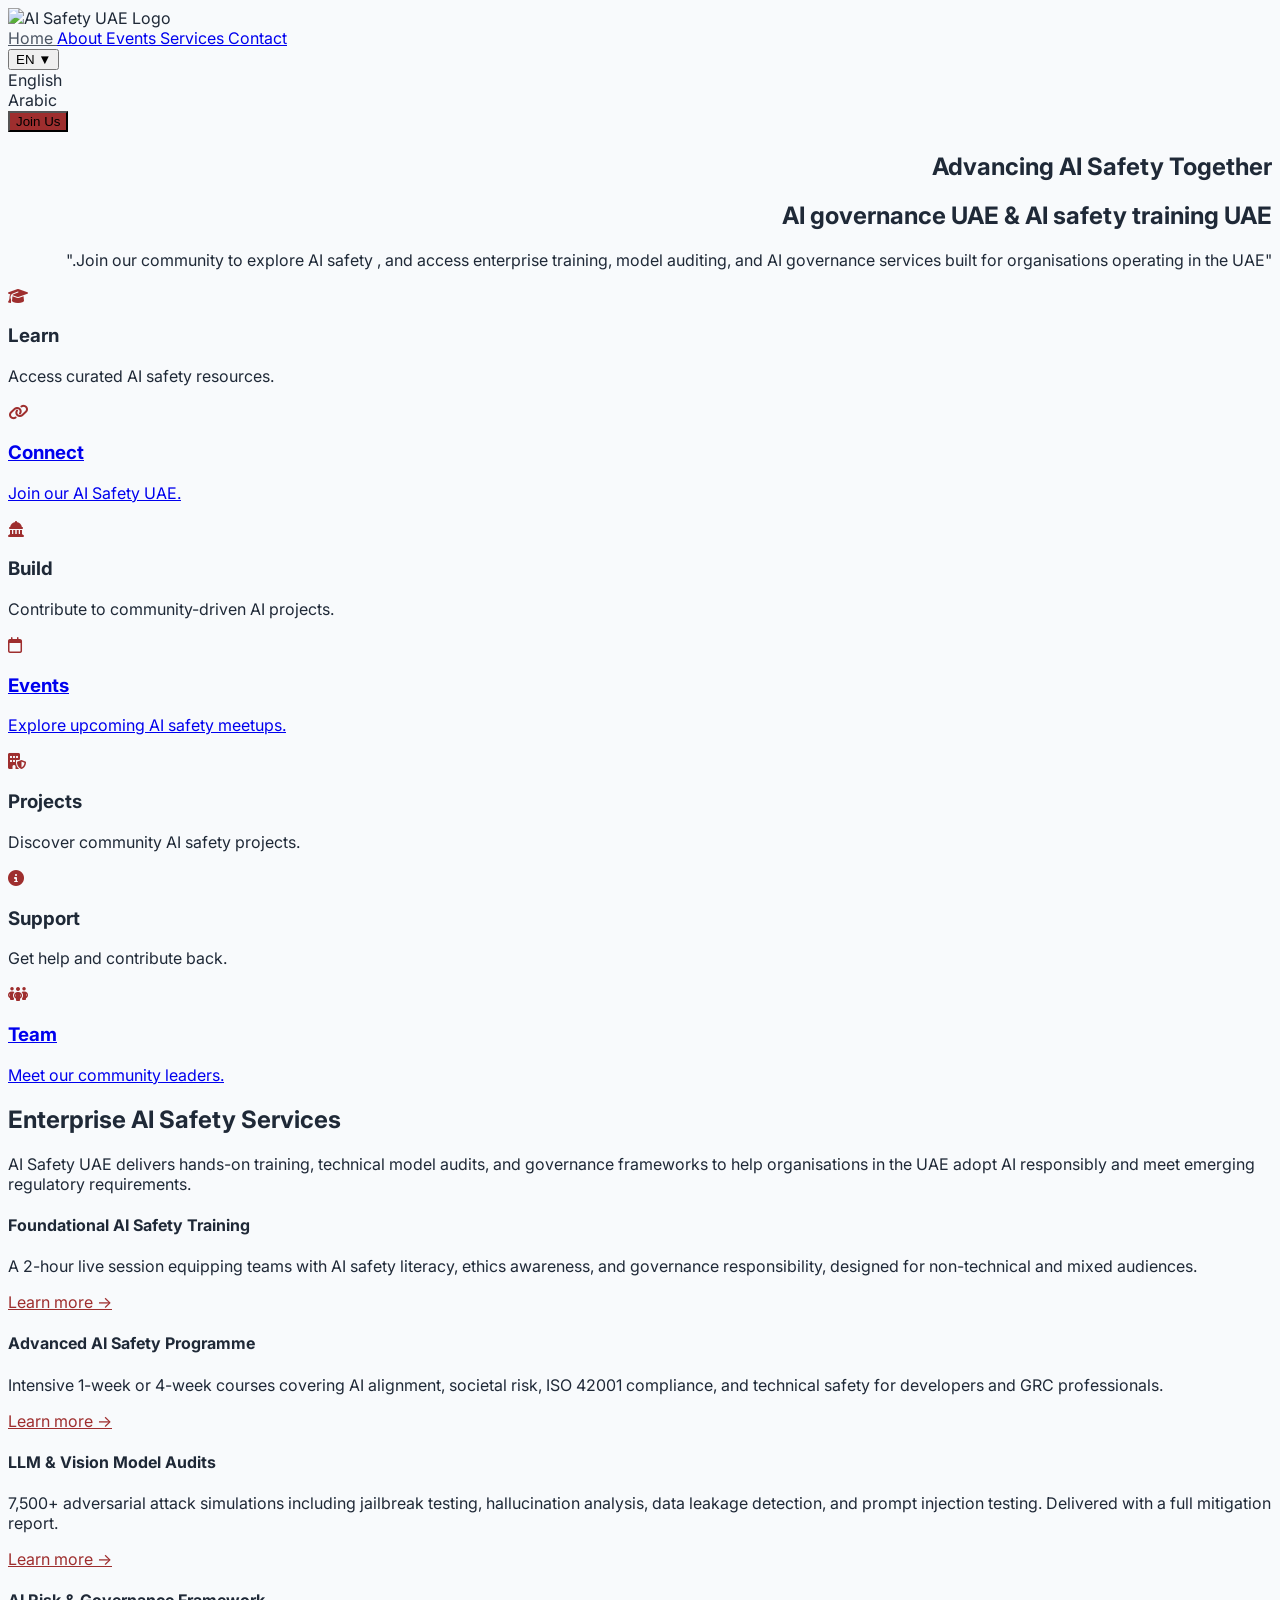
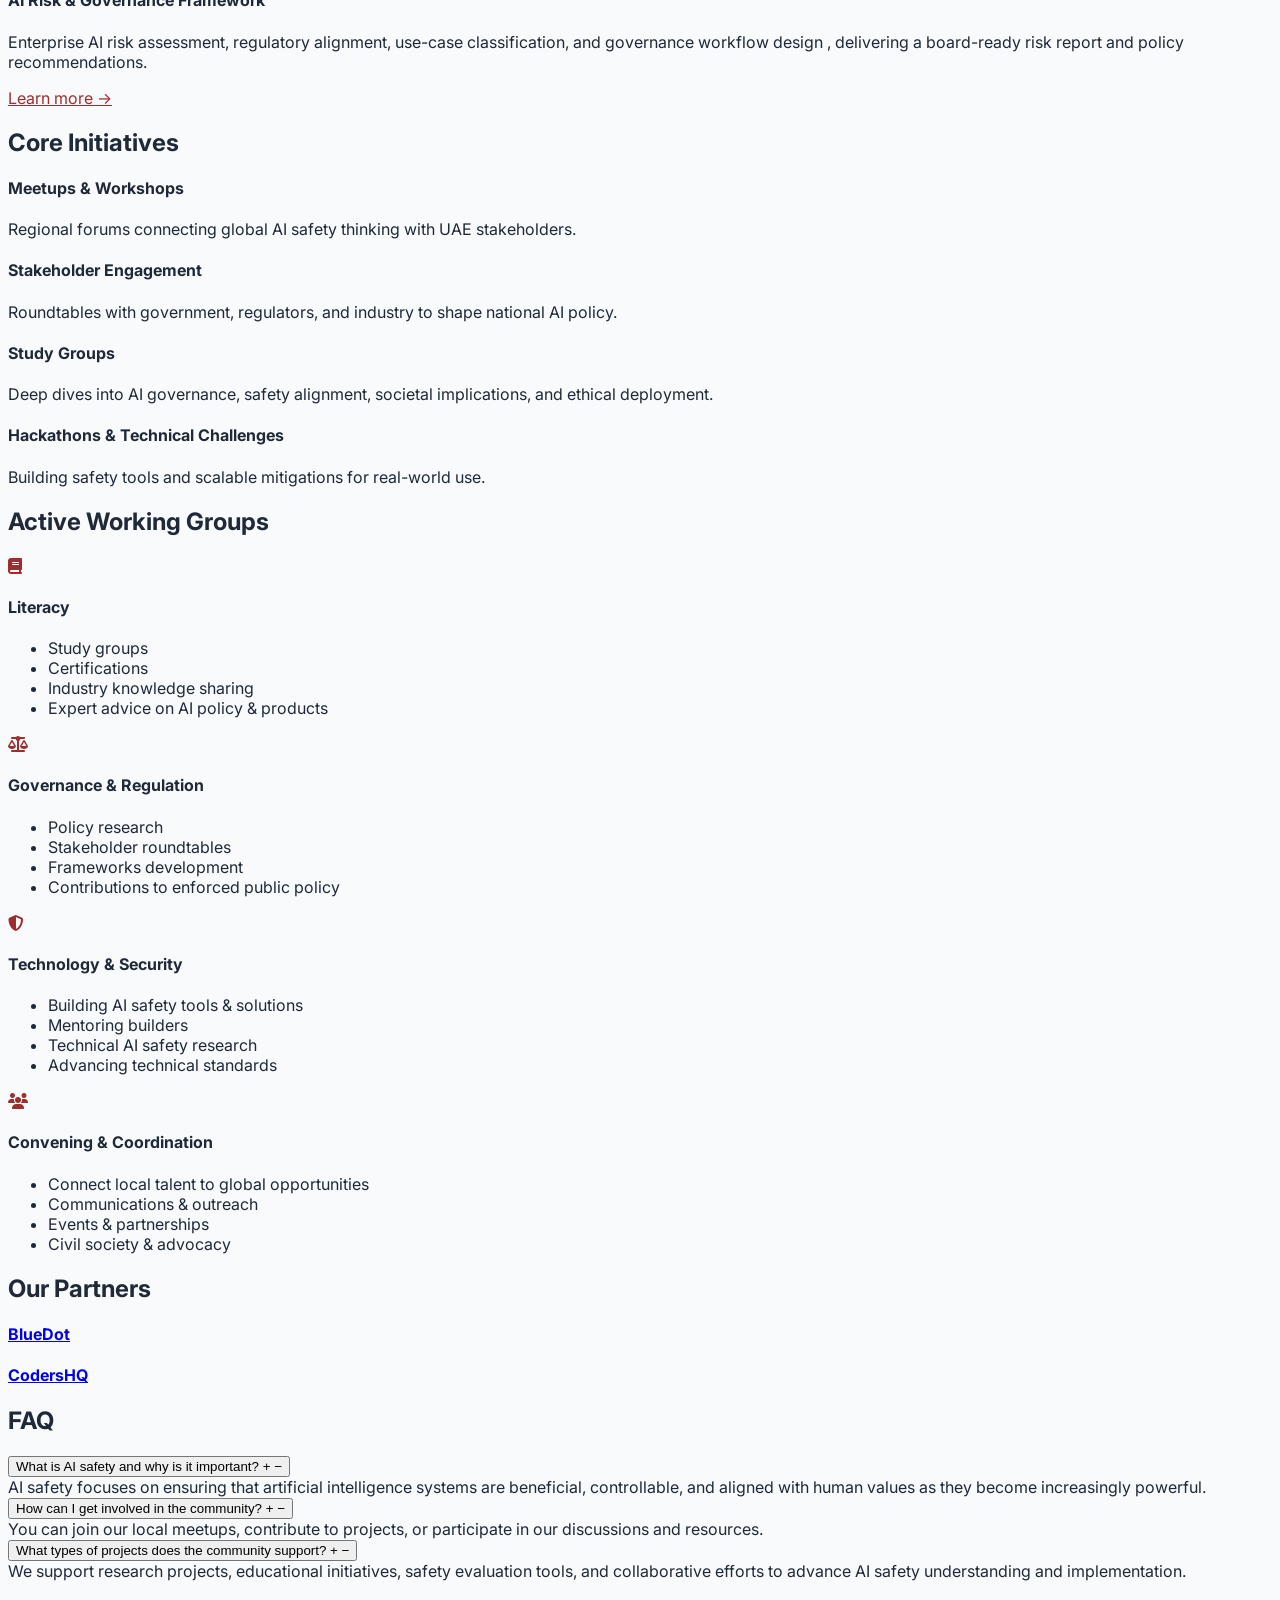
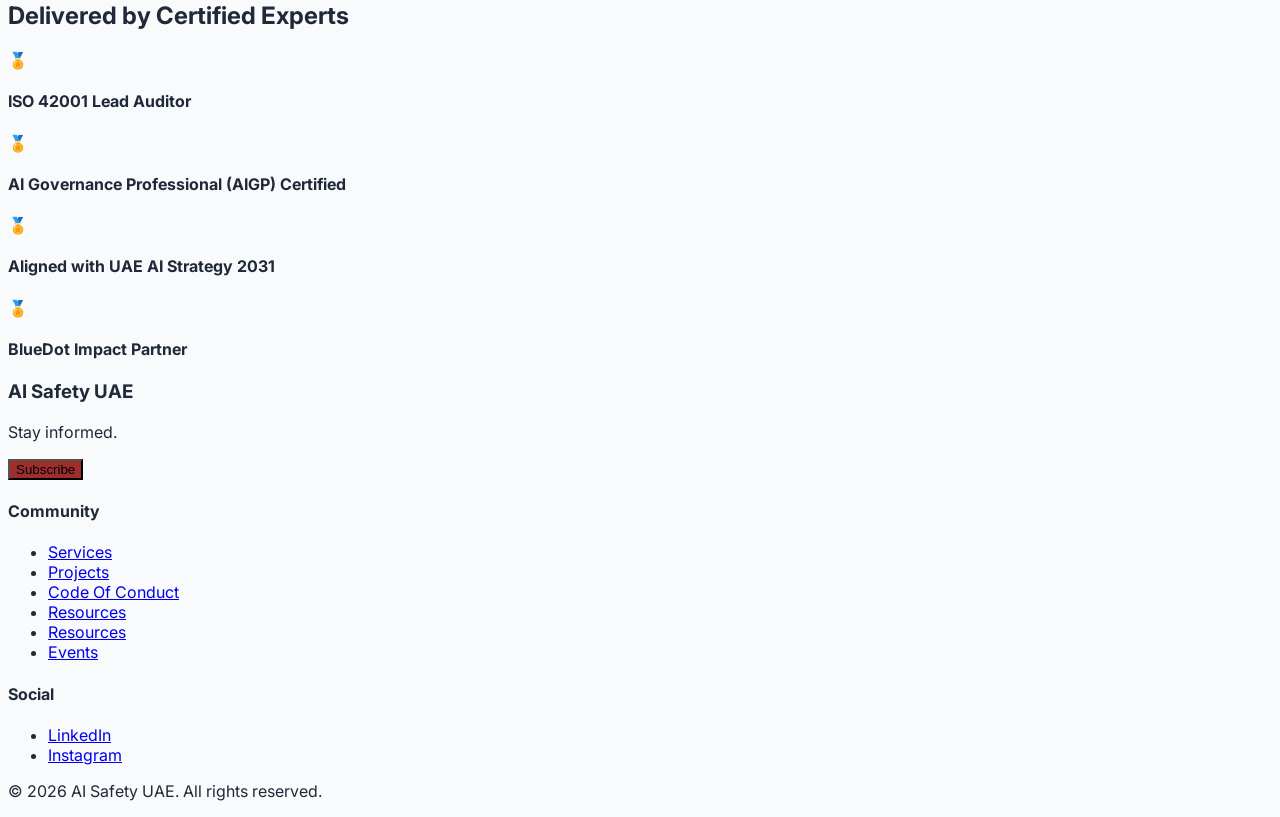
==== index.html @ 44852482 "Added services page Updated Nav Links Updated meta and title Added language translation Updated emai" ====
<!DOCTYPE html>
<html lang="en">
  <head>
    <meta charset="UTF-8" />
    <meta name="viewport" content="width=device-width, initial-scale=1.0" />
    <meta name="google" content="notranslate" />
    <title>AI Safety Services UAE | Training, Audits & Governance</title>
    <meta
      name="description"
      content="Enterprise AI safety services in the UAE: 
    foundational training, LLM model audits, ISO 42001 governance frameworks, 
    and AI risk assessment. Delivered by certified experts."
    />
    <link rel="icon" type="image/png" href="images/favicon.png" />
    <script src="https://cdn.tailwindcss.com"></script>
    <link
      href="https://fonts.googleapis.com/css2?family=Inter:wght@400;600;700&display=swap"
      rel="stylesheet"
    />
    <link
      href="https://fonts.googleapis.com/css2?family=Noto+Kufi+Arabic:wght@400;600;700&display=swap"
      rel="stylesheet"
    />
    <!-- ✅ Add Font Awesome here -->
    <link
      href="https://cdnjs.cloudflare.com/ajax/libs/font-awesome/6.5.0/css/all.min.css"
      rel="stylesheet"
    />

    <!-- Add Alpine.js for toggle -->
    <script
      src="https://cdn.jsdelivr.net/npm/alpinejs@3.x.x/dist/cdn.min.js"
      defer
    ></script>
    <style>
      body {
        font-family: 'Inter', sans-serif;
        background-color: #f8fafc;
        color: #1f2937;
      }
      /* Arabic font */
      html[lang='ar'] body {
        font-family: 'Noto Kufi Arabic', sans-serif;
        direction: rtl;
      }
    </style>
    <style>
      @keyframes fadeInUp {
        from {
          opacity: 0;
          transform: translateY(30px);
        }
        to {
          opacity: 1;
          transform: translateY(0);
        }
      }

      .fade-in-up {
        opacity: 0;
        transform: translateY(30px);
        animation: fadeInUp 0.8s ease-out forwards;
      }
    </style>
    <style>
      .goog-te-banner-frame.skiptranslate {
        display: none !important;
      }

      body {
        top: 0 !important;
      }

      .goog-te-gadget {
        display: none !important;
      }

      .goog-logo-link {
        display: none !important;
      }

      .goog-te-combo {
        display: none !important;
      }

      iframe.skiptranslate {
        display: none !important;
      }
    </style>
    <style>
      /* Hide google translate banner */
      .goog-te-banner-frame.skiptranslate {
        display: none !important;
      }

      /* Remove page shift */
      body {
        top: 0 !important;
      }

      /* Hide google widgets */
      .goog-te-gadget {
        display: none !important;
      }

      .goog-logo-link {
        display: none !important;
      }

      /* Hide mobile popup */
      .goog-te-balloon-frame {
        display: none !important;
      }

      .skiptranslate {
        display: none !important;
      }
    </style>
  </head>
  <body class="bg-gray-50 text-gray-800">
    <header
      class="sticky top-0 z-50 bg-white/50 backdrop-blur-md p-4 flex justify-between items-center border-b border-gray-200"
    >
      <div class="text-gray-900 text-2xl font-bold">
        <img
          src="./images/AISafetyUAELogo.png"
          alt="AI Safety UAE Logo"
          class="w-auto h-10"
        />
      </div>

      <div class="flex items-center space-x-6">
        <nav class="hidden md:flex items-center space-x-6">
          <a
            href="index.html"
            class="text-lg font-medium transition-colors duration-300 ease-in-out font-semibold"
            style="color: #4b5563;"
          >
            Home
          </a>
          <a
            href="about.html"
            class="text-lg font-medium transition-colors duration-300 ease-in-out text-gray-600 hover:text-gray-900"
          >
            About
          </a>
          <a
            href="events.html"
            class="text-lg font-medium transition-colors duration-300 ease-in-out text-gray-600 hover:text-gray-900"
          >
            Events
          </a>
          <a
            href="services.html"
            class="text-lg font-medium transition-colors duration-300 ease-in-out"
          >
            Services
          </a>
          <a
            href="contact.html"
            class="text-lg font-medium transition-colors duration-300 ease-in-out text-gray-600 hover:text-gray-900"
          >
            Contact
          </a>
        </nav>

        <div class="relative">
          <button
            id="langButton"
            class="flex items-center gap-1 text-sm font-semibold px-3 py-2 rounded-full hover:bg-gray-100 transition focus:outline-none"
          >
            <span id="currentLang">EN</span>
            <span>▼</span>
          </button>

          <div
            id="langMenu"
            class="hidden absolute right-0 mt-2 w-28 bg-white shadow-lg rounded-lg overflow-hidden text-sm"
          >
            <div
              onclick="setLanguage('en','EN')"
              class="px-4 py-2 hover:bg-gray-100 cursor-pointer"
            >
              English
            </div>
            <div
              onclick="setLanguage('ar','AR')"
              class="px-4 py-2 hover:bg-gray-100 cursor-pointer"
            >
              Arabic
            </div>
            <!-- <div
              onclick="setLanguage('hi','HI')"
              class="px-4 py-2 hover:bg-gray-100 cursor-pointer"
            >
              Hindi
            </div>
            <div
              onclick="setLanguage('fr','FR')"
              class="px-4 py-2 hover:bg-gray-100 cursor-pointer"
            >
              French
            </div> -->
          </div>
        </div>

        <div id="google_translate_element" style="display: none;"></div>

        <a
          href="https://docs.google.com/forms/d/e/1FAIpQLSeyk7iTZeUXYixHCrkbJ5c6oybmYs-XseIlJTNyCzt77PXCXA/viewform"
          target="_blank"
        >
          <button
            class="hover:bg-blue-700 text-white font-semibold py-2 px-6 rounded-full transition-colors duration-300"
            style="background-color: #9e2e2e;"
          >
            Join Us
          </button>
        </a>
      </div>
    </header>

    <main>
      <!-- Hero Section -->
      <section
        class="relative min-h-[70vh] flex items-end justify-center text-center p-8 text-white bg-[url('images/cybersecurity-bg.jpg')] bg-cover bg-center"
        dir="rtl"
      >
        <!-- Overlay -->
        <div class="absolute inset-0 bg-black/60"></div>

        <!-- Content -->
        <div
          class="relative z-10 flex flex-col items-center max-w-4xl pb-16 pt-24 w-full"
        >
          <h1
            class="text-4xl sm:text-6xl md:text-6xl font-bold tracking-tight mb-6 text-white leading-[1.5] sm:leading-[1.6] px-4"
          >
            Advancing AI Safety Together
          </h1>
          <h2
            class="text-3xl sm:text-4xl md:text-4xl font-semibold tracking-tight mb-6 text-white leading-[1.5] px-4"
          >
            AI governance UAE & AI safety training UAE
          </h2>
          <p
            class="text-lg sm:text-xl text-gray-200 mb-8 max-w-3xl leading-relaxed px-4"
          >
            "Join our community to explore AI safety , and access enterprise
            training, model auditing, and AI governance services built for
            organisations operating in the UAE."
          </p>
        </div>
      </section>

      <!-- Features Section -->
      <section class="text-gray-900 py-16 animate-on-scroll">
        <div
          class="max-w-6xl mx-auto grid grid-cols-1 sm:grid-cols-2 md:grid-cols-3 lg:grid-cols-4"
        >
          <!-- Feature Item -->
          <div
            class="p-8 hover:bg-gradient-to-b hover:from-white hover:to-[#E5E7EB] rounded-lg transition-all duration-500"
          >
            <div class="mb-4 text-3xl">
              <i class="fa-solid fa-graduation-cap" style="color: #9e2e2e;"></i>
            </div>
            <h3 class="text-lg font-semibold mb-2">Learn</h3>
            <p class="text-gray-600">Access curated AI safety resources.</p>
          </div>

          <!-- Feature Item -->
          <a
            href="https://docs.google.com/forms/d/e/1FAIpQLSeyk7iTZeUXYixHCrkbJ5c6oybmYs-XseIlJTNyCzt77PXCXA/viewform"
            target="_blank"
          >
            <div
              class="p-8 hover:bg-gradient-to-b hover:from-white hover:to-[#E5E7EB] rounded-lg transition-all duration-500"
            >
              <div class="mb-4 text-3xl">
                <i class="fa-solid fa-link" style="color: #9e2e2e;"></i>
              </div>
              <h3 class="text-lg font-semibold mb-2">Connect</h3>
              <p class="text-gray-600">Join our AI Safety UAE.</p>
            </div>
          </a>

          <!-- Feature Item (Highlighted) -->
          <div
            class="p-8 hover:bg-gradient-to-b hover:from-white hover:to-[#E5E7EB] rounded-lg transition-all duration-500"
          >
            <div class="mb-4 text-3xl">
              <i class="fa-solid fa-landmark-dome" style="color: #9e2e2e;"></i>
            </div>
            <h3 class="text-lg font-semibold mb-2">Build</h3>
            <p class="text-gray-600">
              Contribute to community-driven AI projects.
            </p>
          </div>

          <!-- Feature Item -->
          <a href="https://luma.com/ai-safety-uae" target="_blank">
            <div
              class="p-8 hover:bg-gradient-to-b hover:from-white hover:to-[#E5E7EB] rounded-lg transition-all duration-500"
            >
              <div class="mb-4 text-3xl">
                <i class="fa-regular fa-calendar" style="color: #9e2e2e;"></i>
              </div>
              <h3 class="text-lg font-semibold mb-2">Events</h3>
              <p class="text-gray-600">Explore upcoming AI safety meetups.</p>
            </div>
          </a>

          <!-- Feature Item -->
          <!-- <a href="https://luma.com/ai-safety-uae" target="_blank">
            <div
              class="p-8 hover:bg-gradient-to-b hover:from-white hover:to-[#E5E7EB] rounded-lg transition-all duration-500"
            >
              <div class="mb-4 text-3xl">
                <i
                  class="fa-solid fa-tower-broadcast"
                  style="color: #9e2e2e;"
                ></i>
              </div>
              <h3 class="text-lg font-semibold mb-2">Events</h3>
              <p class="text-gray-600">Explore upcoming AI safety meetups.</p>
            </div>
          </a> -->

          <!-- Feature Item -->
          <div
            class="p-8 hover:bg-gradient-to-b hover:from-white hover:to-[#E5E7EB] rounded-lg transition-all duration-500"
          >
            <div class="mb-4 text-3xl">
              <i
                class="fa-solid fa-building-shield"
                style="color: #9e2e2e;"
              ></i>
            </div>
            <h3 class="text-lg font-semibold mb-2">Projects</h3>
            <p class="text-gray-600">
              Discover community AI safety projects.
            </p>
          </div>

          <!-- Feature Item -->
          <div
            class="p-8 hover:bg-gradient-to-b hover:from-white hover:to-[#E5E7EB] rounded-lg transition-all duration-500"
          >
            <div class="mb-4 text-3xl">
              <i class="fa-solid fa-circle-info" style="color: #9e2e2e;"></i>
            </div>
            <h3 class="text-lg font-semibold mb-2">Support</h3>
            <p class="text-gray-600">Get help and contribute back.</p>
          </div>

          <!-- Feature Item -->
          <a href="leadershipTeam.html">
            <div
              class="p-8 hover:bg-gradient-to-b hover:from-white hover:to-[#E5E7EB] rounded-lg transition-all duration-500"
            >
              <div class="mb-4 text-3xl">
                <i class="fa-solid fa-people-group" style="color: #9e2e2e;"></i>
              </div>
              <h3 class="text-lg font-semibold mb-2">Team</h3>
              <p class="text-gray-600">Meet our community leaders.</p>
            </div>
          </a>
        </div>
      </section>

      <!-- Services Section -->
      <section class="p-8 sm:p-16 animate-on-scroll">
        <div class="max-w-6xl mx-auto text-center">
          <h2 class="text-3xl sm:text-4xl font-bold text-gray-900 mb-4">
            Enterprise AI Safety Services
          </h2>
          <p class="text-gray-700 mb-8">
            AI Safety UAE delivers hands-on training, technical model audits,
            and governance frameworks to help organisations in the UAE adopt AI
            responsibly and meet emerging regulatory requirements.
          </p>

          <div class="space-y-6 text-left">
            <div>
              <!-- class="p-6 bg-white rounded-lg shadow-md border border-gray-200" -->
              <div class="grid gap-8 sm:grid-cols-2 lg:grid-cols-4">
                <!-- Story Card -->
                <div
                  class="bg-white rounded-2xl shadow-lg p-6 border border-gray-100 backdrop-blur animate-on-scroll"
                >
                  <div class="flex items-center mb-4">
                    <div>
                      <h4 class="text-lg font-semibold text-gray-900">
                        Foundational AI Safety Training
                      </h4>
                    </div>
                  </div>
                  <p class="text-gray-700 leading-relaxed">
                    A 2-hour live session equipping teams with AI safety
                    literacy, ethics awareness, and governance responsibility,
                    designed for non-technical and mixed audiences.
                  </p>
                  <a
                    href="services.html#training"
                    class="mt-5 inline-block"
                    style="color: #9e2e2e;"
                  >
                    Learn more →
                  </a>
                </div>
                <!-- Story Card -->
                <div
                  class="bg-white rounded-2xl shadow-lg p-6 border border-gray-100 backdrop-blur animate-on-scroll"
                >
                  <div class="flex items-center mb-4">
                    <div>
                      <h4 class="text-lg font-semibold text-gray-900">
                        Advanced AI Safety Programme
                      </h4>
                    </div>
                  </div>
                  <p class="text-gray-700 leading-relaxed">
                    Intensive 1-week or 4-week courses covering AI alignment,
                    societal risk, ISO 42001 compliance, and technical safety
                    for developers and GRC professionals.
                  </p>
                  <a
                    href="services.html#advanced"
                    class="mt-5 inline-block"
                    style="color: #9e2e2e;"
                  >
                    Learn more →
                  </a>
                </div>
                <!-- Story Card -->
                <div
                  class="bg-white rounded-2xl shadow-lg p-6 border border-gray-100 backdrop-blur animate-on-scroll"
                >
                  <div class="flex items-center mb-4">
                    <div>
                      <h4 class="text-lg font-semibold text-gray-900">
                        LLM & Vision Model Audits
                      </h4>
                    </div>
                  </div>
                  <p class="text-gray-700 leading-relaxed">
                    7,500+ adversarial attack simulations including jailbreak
                    testing, hallucination analysis, data leakage detection, and
                    prompt injection testing. Delivered with a full mitigation
                    report.
                  </p>
                  <a
                    href="services.html#audit"
                    class="mt-5 inline-block"
                    style="color: #9e2e2e;"
                  >
                    Learn more →
                  </a>
                </div>
                <!-- Story Card -->
                <div
                  class="bg-white rounded-2xl shadow-lg p-6 border border-gray-100 backdrop-blur animate-on-scroll"
                >
                  <div class="flex items-center mb-4">
                    <div>
                      <h4 class="text-lg font-semibold text-gray-900">
                        AI Risk & Governance Framework
                      </h4>
                    </div>
                  </div>
                  <p class="text-gray-700 leading-relaxed">
                    Enterprise AI risk assessment, regulatory alignment,
                    use-case classification, and governance workflow design ,
                    delivering a board-ready risk report and policy
                    recommendations.
                  </p>
                  <a
                    href="services.html#governance"
                    class="mt-5 inline-block"
                    style="color: #9e2e2e;"
                  >
                    Learn more →
                  </a>
                </div>
              </div>
            </div>
          </div>
        </div>
      </section>

      <!-- Core Initiatives Section -->
      <section class="p-8 sm:p-16 animate-on-scroll">
        <div class="max-w-6xl mx-auto text-center">
          <h2 class="text-3xl sm:text-4xl font-bold text-gray-900 mb-8">
            Core Initiatives
          </h2>
          <div class="space-y-6 text-left">
            <div>
              <!-- class="p-6 bg-white rounded-lg shadow-md border border-gray-200" -->
              <div class="grid gap-8 sm:grid-cols-2 lg:grid-cols-4">
                <!-- Story Card -->
                <div
                  class="bg-white rounded-2xl shadow-lg p-6 border border-gray-100 backdrop-blur animate-on-scroll"
                >
                  <div class="flex items-center mb-4">
                    <div>
                      <h4 class="text-lg font-semibold text-gray-900">
                        Meetups & Workshops
                      </h4>
                    </div>
                  </div>
                  <p class="text-gray-700 leading-relaxed">
                    Regional forums connecting global AI safety thinking with
                    UAE stakeholders.
                  </p>
                </div>
                <!-- Story Card -->
                <div
                  class="bg-white rounded-2xl shadow-lg p-6 border border-gray-100 backdrop-blur animate-on-scroll"
                >
                  <div class="flex items-center mb-4">
                    <div>
                      <h4 class="text-lg font-semibold text-gray-900">
                        Stakeholder Engagement
                      </h4>
                    </div>
                  </div>
                  <p class="text-gray-700 leading-relaxed">
                    Roundtables with government, regulators, and industry to
                    shape national AI policy.
                  </p>
                </div>
                <!-- Story Card -->
                <div
                  class="bg-white rounded-2xl shadow-lg p-6 border border-gray-100 backdrop-blur animate-on-scroll"
                >
                  <div class="flex items-center mb-4">
                    <div>
                      <h4 class="text-lg font-semibold text-gray-900">
                        Study Groups
                      </h4>
                    </div>
                  </div>
                  <p class="text-gray-700 leading-relaxed">
                    Deep dives into AI governance, safety alignment, societal
                    implications, and ethical deployment.
                  </p>
                </div>
                <!-- Story Card -->
                <div
                  class="bg-white rounded-2xl shadow-lg p-6 border border-gray-100 backdrop-blur animate-on-scroll"
                >
                  <div class="flex items-center mb-4">
                    <div>
                      <h4 class="text-lg font-semibold text-gray-900">
                        Hackathons & Technical Challenges
                      </h4>
                    </div>
                  </div>
                  <p class="text-gray-700 leading-relaxed">
                    Building safety tools and scalable mitigations for
                    real-world use.
                  </p>
                </div>
              </div>
            </div>
          </div>
        </div>
      </section>

      <!-- Active Working Groups Section -->
      <section class="p-8 sm:p-16 animate-on-scroll">
        <div class="max-w-6xl mx-auto text-center">
          <h2 class="text-3xl sm:text-4xl font-bold text-gray-900 mb-8">
            Active Working Groups
          </h2>
          <div class="space-y-6 text-left">
            <div>
              <!-- class="p-6 bg-white rounded-lg shadow-md border border-gray-200" -->
              <div class="grid gap-8 sm:grid-cols-2 lg:grid-cols-4">
                <!-- Literacy -->
                <div
                  class="bg-white rounded-2xl shadow-lg p-6 border border-gray-100 backdrop-blur animate-on-scroll"
                >
                  <div class="flex mb-4">
                    <span class="text-3xl mr-2">
                      <i class="fa-solid fa-book" style="color: #9e2e2e;"></i>
                    </span>
                  </div>
                  <h4 class="text-lg font-semibold text-gray-900 mb-4">
                    Literacy
                  </h4>
                  <ul class="space-y-2 text-gray-700 leading-relaxed">
                    <li>Study groups</li>
                    <li>Certifications</li>
                    <li>Industry knowledge sharing</li>
                    <li>Expert advice on AI policy &amp; products</li>
                  </ul>
                </div>

                <!-- Governance and Regulation -->
                <div
                  class="bg-white rounded-2xl shadow-lg p-6 border border-gray-100 backdrop-blur animate-on-scroll"
                >
                  <div class="flex items-center mb-4">
                    <span class="text-3xl mr-2">
                      <i
                        class="fa-solid fa-balance-scale"
                        style="color: #9e2e2e;"
                      ></i>
                    </span>
                  </div>
                  <h4 class="text-lg font-semibold text-gray-900 mb-4">
                    Governance &amp; Regulation
                  </h4>
                  <ul class="space-y-2 text-gray-700 leading-relaxed">
                    <li>Policy research</li>
                    <li>Stakeholder roundtables</li>
                    <li>Frameworks development</li>
                    <li>Contributions to enforced public policy</li>
                  </ul>
                </div>

                <!-- Technology and Security -->
                <div
                  class="bg-white rounded-2xl shadow-lg p-6 border border-gray-100 backdrop-blur animate-on-scroll"
                >
                  <div class="flex items-center mb-4">
                    <span class="text-3xl mr-2">
                      <i
                        class="fa-solid fa-shield-alt"
                        style="color: #9e2e2e;"
                      ></i>
                    </span>
                  </div>
                  <h4 class="text-lg font-semibold text-gray-900 mb-4">
                    Technology &amp; Security
                  </h4>
                  <ul class="space-y-2 text-gray-700 leading-relaxed">
                    <li>Building AI safety tools &amp; solutions</li>
                    <li>Mentoring builders</li>
                    <li>Technical AI safety research</li>
                    <li>Advancing technical standards</li>
                  </ul>
                </div>

                <!-- Convening & Coordination -->
                <div
                  class="bg-white rounded-2xl shadow-lg p-6 border border-gray-100 backdrop-blur animate-on-scroll"
                >
                  <div class="flex items-center mb-4">
                    <div class="text-3xl mr-2">
                      <i class="fa-solid fa-users" style="color: #9e2e2e;"></i>
                    </div>
                  </div>
                  <h4 class="text-lg font-semibold text-gray-900 mb-4">
                    Convening &amp; Coordination
                  </h4>
                  <ul class="space-y-2 text-gray-700 leading-relaxed">
                    <li>Connect local talent to global opportunities</li>
                    <li>Communications &amp; outreach</li>
                    <li>Events &amp; partnerships</li>
                    <li>Civil society &amp; advocacy</li>
                  </ul>
                </div>
              </div>
            </div>
          </div>
        </div>
      </section>

      <!-- Partners -->
      <section class="py-20 bg-gray-50 animate-on-scroll">
        <div class="max-w-6xl mx-auto px-6">
          <h2
            class="text-3xl sm:text-4xl font-bold text-center text-gray-800 mb-12"
          >
            Our Partners
          </h2>
          <div class="grid gap-8 sm:grid-cols-2 lg:grid-cols-4">
            <!-- Story Card -->
            <a href="https://bluedot.org/" target="_blank">
              <div
                class="bg-white rounded-2xl shadow-lg p-6 border border-gray-100 backdrop-blur animate-on-scroll hover:bg-gradient-to-b hover:from-white hover:to-[#E5E7EB] rounded-lg transition-all duration-500"
              >
                <div class="flex items-center mb-4">
                  <div>
                    <h4 class="text-lg font-semibold text-gray-900">BlueDot</h4>
                  </div>
                </div>
              </div>
            </a>
            <a href="https://ai.gov.ae/codershq/" target="_blank">
              <div
                class="bg-white rounded-2xl shadow-lg p-6 border border-gray-100 backdrop-blur animate-on-scroll hover:bg-gradient-to-b hover:from-white hover:to-[#E5E7EB] rounded-lg transition-all duration-500"
              >
                <div class="flex items-center mb-4">
                  <div>
                    <h4 class="text-lg font-semibold text-gray-900">
                      CodersHQ
                    </h4>
                  </div>
                </div>
              </div>
            </a>
          </div>
        </div>
      </section>

      <!-- FAQ Section -->
      <section class="py-16 animate-on-scroll" id="faq">
        <div class="max-w-6xl mx-auto px-6">
          <h2
            class="text-3xl sm:text-4xl font-bold text-center text-gray-800 mb-12"
          >
            FAQ
          </h2>

          <div class="space-y-4">
            <!-- FAQ Item -->
            <div
              x-data="{ open: false }"
              class="border border-gray-200 rounded-lg"
            >
              <button
                @click="open = !open"
                class="w-full flex justify-between items-center p-4 text-left text-lg font-medium text-gray-700 hover:bg-gray-100 rounded-lg animate-on-scroll"
              >
                <span>What is AI safety and why is it important?</span>
                <span x-show="!open">+</span>
                <span x-show="open">−</span>
              </button>
              <div x-show="open" x-transition class="px-4 pb-4 text-gray-600">
                AI safety focuses on ensuring that artificial intelligence
                systems are beneficial, controllable, and aligned with human
                values as they become increasingly powerful.
              </div>
            </div>

            <!-- FAQ Item -->
            <div
              x-data="{ open: false }"
              class="border border-gray-200 rounded-lg"
            >
              <button
                @click="open = !open"
                class="w-full flex justify-between items-center p-4 text-left text-lg font-medium text-gray-700 hover:bg-gray-100 rounded-lg animate-on-scroll"
              >
                <span>How can I get involved in the community?</span>
                <span x-show="!open">+</span>
                <span x-show="open">−</span>
              </button>
              <div x-show="open" x-transition class="px-4 pb-4 text-gray-600">
                You can join our local meetups, contribute to projects, or
                participate in our discussions and resources.
              </div>
            </div>

            <!-- FAQ Item -->
            <div
              x-data="{ open: false }"
              class="border border-gray-200 rounded-lg"
            >
              <button
                @click="open = !open"
                class="w-full flex justify-between items-center p-4 text-left text-lg font-medium text-gray-700 hover:bg-gray-100 rounded-lg animate-on-scroll animate-on-scroll"
              >
                <span>What types of projects does the community support?</span>
                <span x-show="!open">+</span>
                <span x-show="open">−</span>
              </button>
              <div x-show="open" x-transition class="px-4 pb-4 text-gray-600">
                We support research projects, educational initiatives, safety
                evaluation tools, and collaborative efforts to advance AI safety
                understanding and implementation.
              </div>
            </div>
          </div>
        </div>
      </section>

      <!-- Credentials -->
      <section class="py-20 bg-gray-50 animate-on-scroll" id="credentials">
        <div class="max-w-6xl mx-auto px-6">
          <h2
            class="text-3xl sm:text-4xl font-bold text-center text-gray-800 mb-12"
          >
            Delivered by Certified Experts
          </h2>
          <div class="grid gap-8 sm:grid-cols-2 lg:grid-cols-4">
            <!-- Story Card -->
            <div
              class="bg-white rounded-2xl shadow-lg p-6 border border-gray-100 backdrop-blur animate-on-scroll hover:bg-gradient-to-b hover:from-white hover:to-[#E5E7EB] rounded-lg transition-all duration-500"
            >
              <div class="flex flex-col items-center justify-center">
                <span class="text-4xl mb-4">
                  🏅
                </span>
                <h4 class="text-lg font-semibold text-gray-900 text-center">
                  ISO 42001 Lead Auditor
                </h4>
              </div>
            </div>
            <div
              class="bg-white rounded-2xl shadow-lg p-6 border border-gray-100 backdrop-blur animate-on-scroll hover:bg-gradient-to-b hover:from-white hover:to-[#E5E7EB] rounded-lg transition-all duration-500"
            >
              <div class="flex flex-col items-center justify-center">
                <span class="text-4xl mb-4">
                  🏅
                </span>
                <h4 class="text-lg font-semibold text-gray-900 text-center">
                  AI Governance Professional (AIGP) Certified
                </h4>
              </div>
            </div>
            <div
              class="bg-white rounded-2xl shadow-lg p-6 border border-gray-100 backdrop-blur animate-on-scroll hover:bg-gradient-to-b hover:from-white hover:to-[#E5E7EB] rounded-lg transition-all duration-500"
            >
              <div class="flex flex-col items-center justify-center">
                <span class="text-4xl mb-4">
                  🏅
                </span>
                <h4 class="text-lg font-semibold text-gray-900 text-center">
                  Aligned with UAE AI Strategy 2031
                </h4>
              </div>
            </div>
            <div
              class="bg-white rounded-2xl shadow-lg p-6 border border-gray-100 backdrop-blur animate-on-scroll hover:bg-gradient-to-b hover:from-white hover:to-[#E5E7EB] rounded-lg transition-all duration-500"
            >
              <div class="flex flex-col items-center justify-center">
                <span class="text-4xl mb-4">
                  🏅
                </span>
                <h4 class="text-lg font-semibold text-gray-900 text-center">
                  BlueDot Impact Partner
                </h4>
              </div>
            </div>
          </div>
        </div>
      </section>
    </main>

    <footer
      class="bg-gray-900 p-8 sm:p-16 text-center text-gray-300 border-t border-gray-700"
    >
      <div
        class="flex flex-col md:flex-row justify-between items-center md:items-start max-w-7xl mx-auto"
      >
        <div class="mb-8 md:mb-0 text-left">
          <h3 class="text-white text-3xl font-bold mb-2">AI Safety UAE</h3>
          <p>Stay informed.</p>
          <div class="mt-4 flex">
            <!-- <input
              type="email"
              placeholder="Enter your email"
              class="bg-gray-800 p-3 rounded-l-lg text-sm text-white focus:outline-none w-full max-w-xs"
            /> -->
            <a href="https://luma.com/ai-safety-uae" target="_blank">
              <button
                class="hover:bg-blue-700 text-white py-3 px-6 rounded-r-lg transition-colors duration-300"
                style="background-color: #9e2e2e;"
              >
                Subscribe
              </button>
            </a>
          </div>
        </div>
        <div class="grid grid-cols-2 gap-8 md:gap-16 text-left">
          <div>
            <h4 class="text-white font-semibold mb-2">Community</h4>
            <ul class="space-y-1 text-sm">
              <li>
                <a href="services.html" class="hover:text-white">
                  Services
                </a>
              </li>
              <li>
                <a href="#" class="hover:text-white">Projects</a>
              </li>
              <li>
                <a href="Codeofconduct.html" class="hover:text-white">
                  Code Of Conduct
                </a>
              </li>
              <li>
                <a href="#" class="hover:text-white">Resources</a>
              </li>
              <li>
                <a href="#" class="hover:text-white">Resources</a>
              </li>
              <li>
                <a
                  href="https://luma.com/ai-safety-uae"
                  target="_blank"
                  class="hover:text-white"
                >
                  Events
                </a>
              </li>
            </ul>
          </div>
          <div>
            <h4 class="text-white font-semibold mb-2">Social</h4>
            <ul class="space-y-1 text-sm">
              <li>
                <a
                  href="https://www.linkedin.com/groups/11862005/"
                  class="hover:text-white"
                >
                  LinkedIn
                </a>
              </li>
              <li>
                <a
                  href="https://www.instagram.com/aisafetyuae?igsh=cWFqOThpMm53ODdh"
                  class="hover:text-white"
                >
                  Instagram
                </a>
              </li>
            </ul>
          </div>
        </div>
      </div>
      <div class="mt-12 pt-8 border-t border-gray-700 text-sm">
        <p>&copy; 2026 AI Safety UAE. All rights reserved.</p>
      </div>
    </footer>
    <script>
      const observer = new IntersectionObserver(
        (entries) => {
          entries.forEach((entry, index) => {
            if (entry.isIntersecting) {
              const el = entry.target
              el.style.animationDelay = `${index * 150}ms`
              el.classList.add('fade-in-up')
              observer.unobserve(el) // Remove to avoid retrigger
            }
          })
        },
        { threshold: 0.1 },
      )

      document.querySelectorAll('.animate-on-scroll').forEach((el) => {
        observer.observe(el)
      })
    </script>

    <script>
      function googleTranslateElementInit() {
        new google.translate.TranslateElement(
          { pageLanguage: 'en', autoDisplay: false },
          'google_translate_element',
        )
      }

      function setLanguage(lang, label) {
        const select = document.querySelector('.goog-te-combo')
        if (select) {
          select.value = lang
          select.dispatchEvent(new Event('change'))
        }

        document.getElementById('currentLang').innerText = label
        document.getElementById('langMenu').classList.add('hidden')
      }

      document.getElementById('langButton').onclick = function () {
        document.getElementById('langMenu').classList.toggle('hidden')
      }
    </script>

    <script src="https://translate.google.com/translate_a/element.js?cb=googleTranslateElementInit"></script>
    <script>
      function googleTranslateElementInit() {
        new google.translate.TranslateElement(
          {
            pageLanguage: 'en',
            autoDisplay: false,
          },
          'google_translate_element',
        )
      }
    </script>
  </body>
</html>
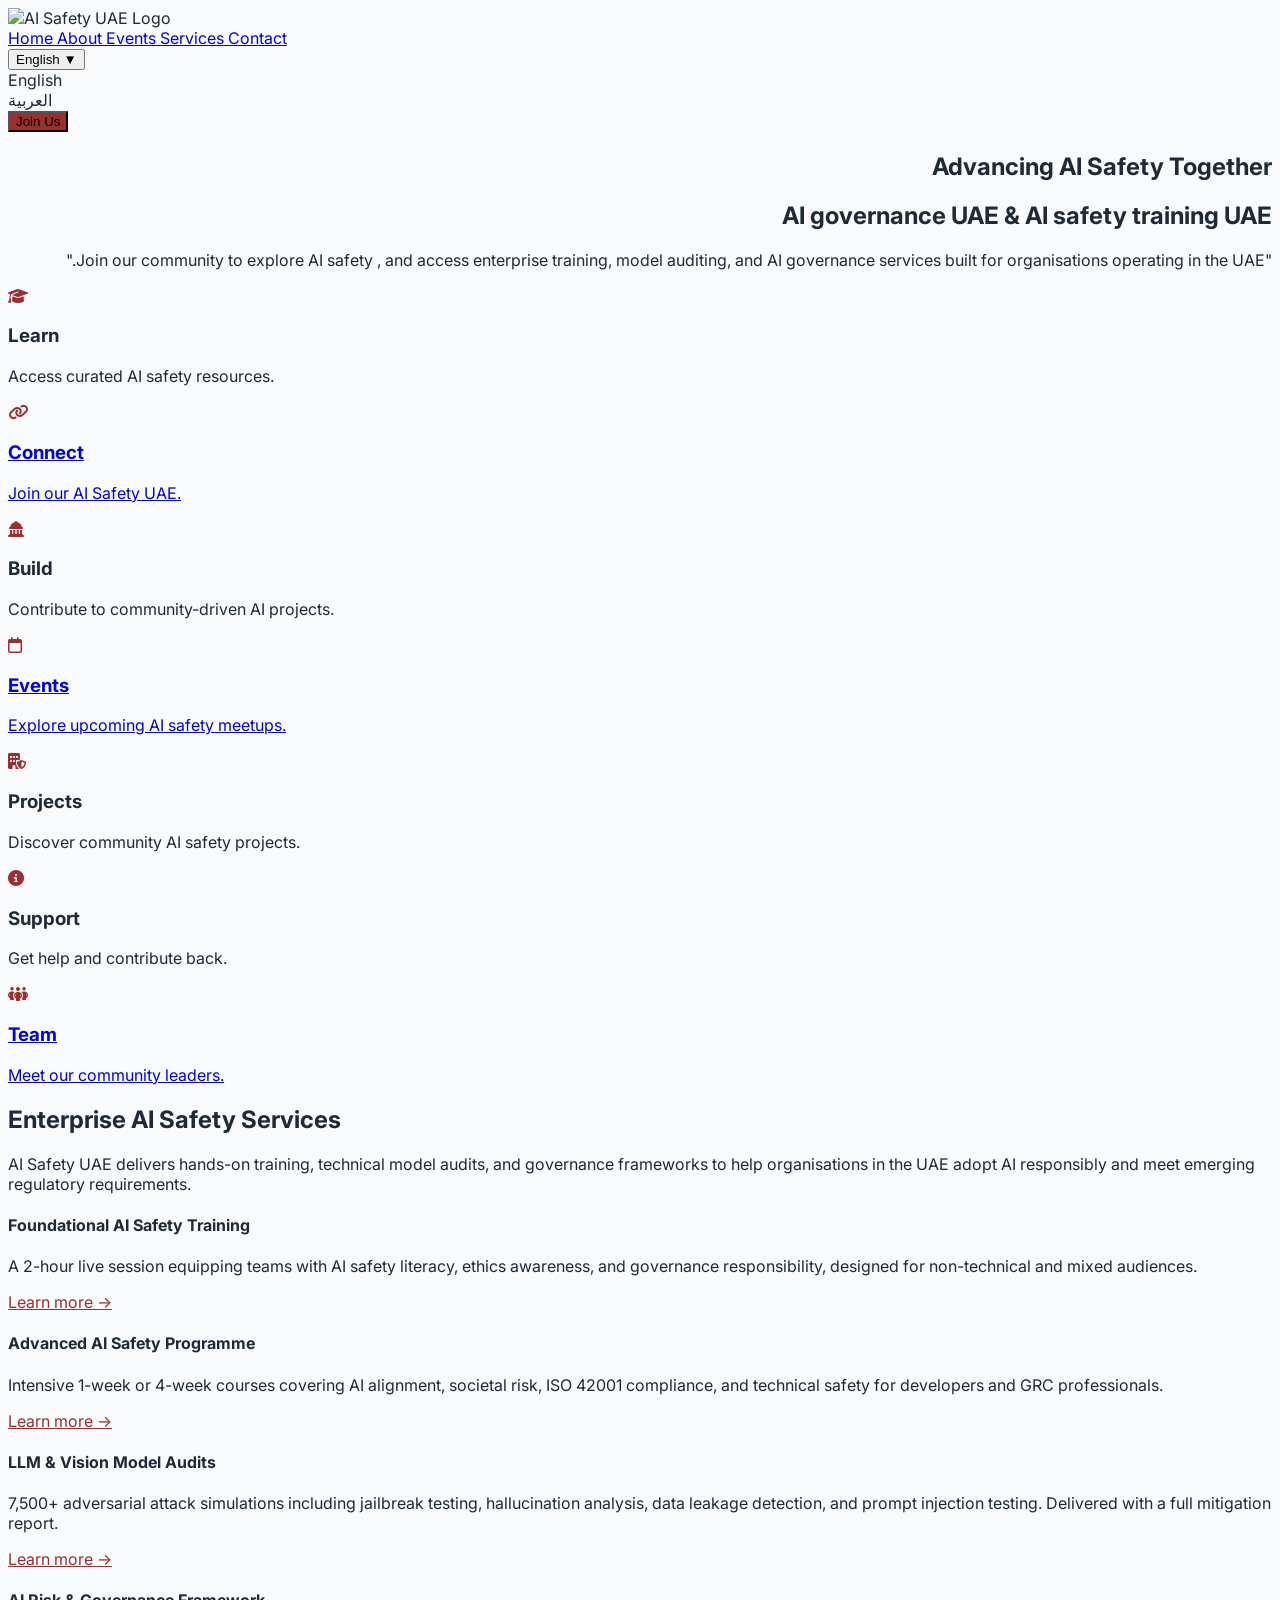
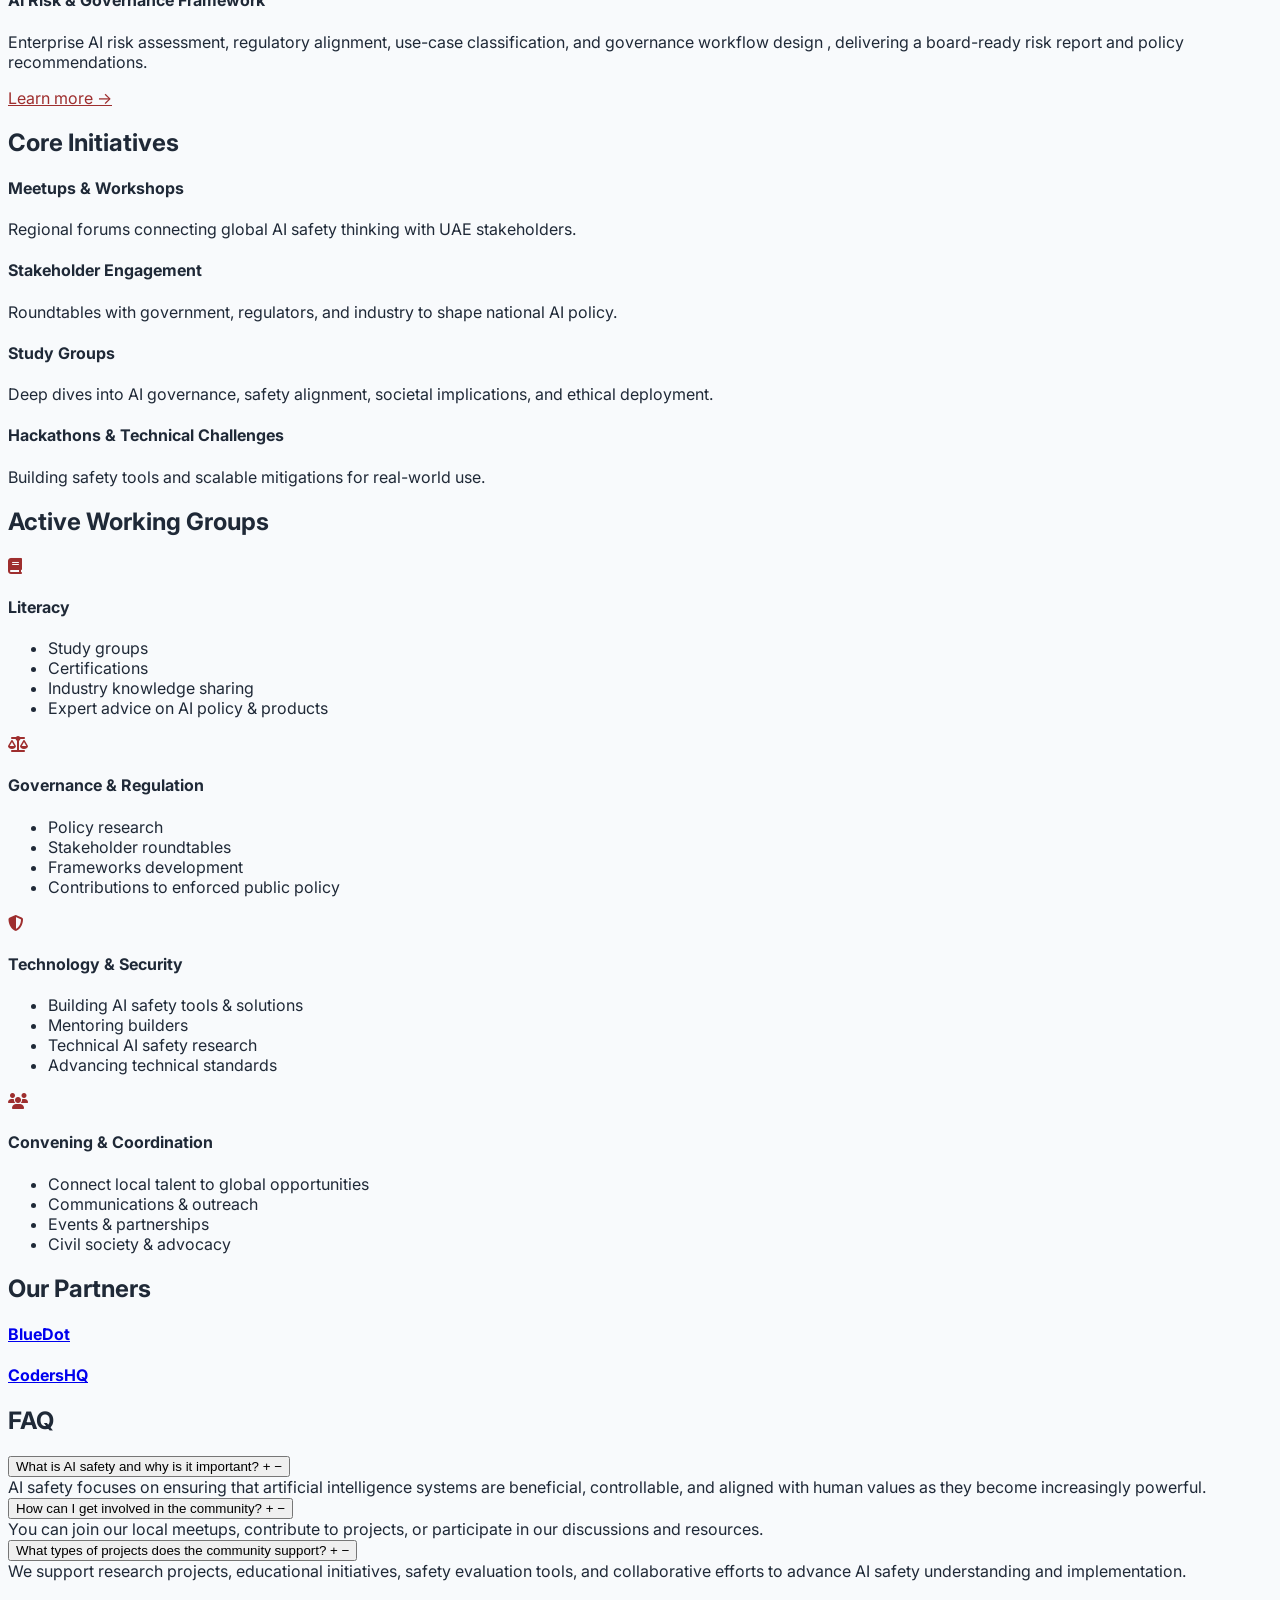
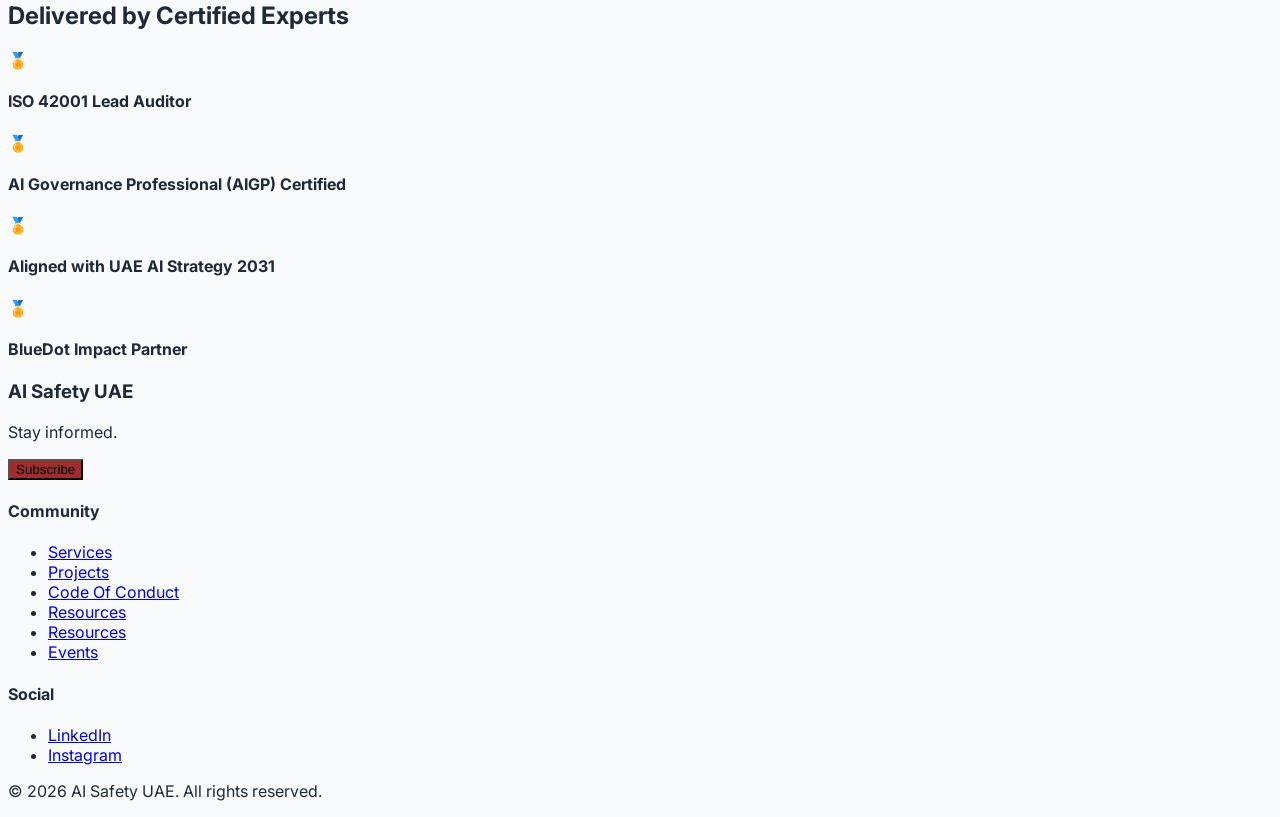
==== commit 760a4207: "Added translation to all pages Fixed navigations for all pages Fixed Email funcationality Created se" ====
--- a/index.html
+++ b/index.html
@@ -26,201 +26,22 @@
       href="https://cdnjs.cloudflare.com/ajax/libs/font-awesome/6.5.0/css/all.min.css"
       rel="stylesheet"
     />
-
     <!-- Add Alpine.js for toggle -->
     <script
       src="https://cdn.jsdelivr.net/npm/alpinejs@3.x.x/dist/cdn.min.js"
       defer
     ></script>
-    <style>
-      body {
-        font-family: 'Inter', sans-serif;
-        background-color: #f8fafc;
-        color: #1f2937;
-      }
-      /* Arabic font */
-      html[lang='ar'] body {
-        font-family: 'Noto Kufi Arabic', sans-serif;
-        direction: rtl;
-      }
-    </style>
-    <style>
-      @keyframes fadeInUp {
-        from {
-          opacity: 0;
-          transform: translateY(30px);
-        }
-        to {
-          opacity: 1;
-          transform: translateY(0);
-        }
-      }
-
-      .fade-in-up {
-        opacity: 0;
-        transform: translateY(30px);
-        animation: fadeInUp 0.8s ease-out forwards;
-      }
-    </style>
-    <style>
-      .goog-te-banner-frame.skiptranslate {
-        display: none !important;
-      }
-
-      body {
-        top: 0 !important;
-      }
-
-      .goog-te-gadget {
-        display: none !important;
-      }
-
-      .goog-logo-link {
-        display: none !important;
-      }
-
-      .goog-te-combo {
-        display: none !important;
-      }
-
-      iframe.skiptranslate {
-        display: none !important;
-      }
-    </style>
-    <style>
-      /* Hide google translate banner */
-      .goog-te-banner-frame.skiptranslate {
-        display: none !important;
-      }
-
-      /* Remove page shift */
-      body {
-        top: 0 !important;
-      }
-
-      /* Hide google widgets */
-      .goog-te-gadget {
-        display: none !important;
-      }
-
-      .goog-logo-link {
-        display: none !important;
-      }
-
-      /* Hide mobile popup */
-      .goog-te-balloon-frame {
-        display: none !important;
-      }
-
-      .skiptranslate {
-        display: none !important;
-      }
-    </style>
+    <!-- ✅ Main css -->
+    <link href="/css/main.css" rel="stylesheet" />
+    <!-- Add translation -->
+    <script src="js/translation.js" defer></script>
+    <meta name="google" content="notranslate" />
   </head>
   <body class="bg-gray-50 text-gray-800">
-    <header
-      class="sticky top-0 z-50 bg-white/50 backdrop-blur-md p-4 flex justify-between items-center border-b border-gray-200"
-    >
-      <div class="text-gray-900 text-2xl font-bold">
-        <img
-          src="./images/AISafetyUAELogo.png"
-          alt="AI Safety UAE Logo"
-          class="w-auto h-10"
-        />
-      </div>
-
-      <div class="flex items-center space-x-6">
-        <nav class="hidden md:flex items-center space-x-6">
-          <a
-            href="index.html"
-            class="text-lg font-medium transition-colors duration-300 ease-in-out font-semibold"
-            style="color: #4b5563;"
-          >
-            Home
-          </a>
-          <a
-            href="about.html"
-            class="text-lg font-medium transition-colors duration-300 ease-in-out text-gray-600 hover:text-gray-900"
-          >
-            About
-          </a>
-          <a
-            href="events.html"
-            class="text-lg font-medium transition-colors duration-300 ease-in-out text-gray-600 hover:text-gray-900"
-          >
-            Events
-          </a>
-          <a
-            href="services.html"
-            class="text-lg font-medium transition-colors duration-300 ease-in-out"
-          >
-            Services
-          </a>
-          <a
-            href="contact.html"
-            class="text-lg font-medium transition-colors duration-300 ease-in-out text-gray-600 hover:text-gray-900"
-          >
-            Contact
-          </a>
-        </nav>
-
-        <div class="relative">
-          <button
-            id="langButton"
-            class="flex items-center gap-1 text-sm font-semibold px-3 py-2 rounded-full hover:bg-gray-100 transition focus:outline-none"
-          >
-            <span id="currentLang">EN</span>
-            <span>▼</span>
-          </button>
-
-          <div
-            id="langMenu"
-            class="hidden absolute right-0 mt-2 w-28 bg-white shadow-lg rounded-lg overflow-hidden text-sm"
-          >
-            <div
-              onclick="setLanguage('en','EN')"
-              class="px-4 py-2 hover:bg-gray-100 cursor-pointer"
-            >
-              English
-            </div>
-            <div
-              onclick="setLanguage('ar','AR')"
-              class="px-4 py-2 hover:bg-gray-100 cursor-pointer"
-            >
-              Arabic
-            </div>
-            <!-- <div
-              onclick="setLanguage('hi','HI')"
-              class="px-4 py-2 hover:bg-gray-100 cursor-pointer"
-            >
-              Hindi
-            </div>
-            <div
-              onclick="setLanguage('fr','FR')"
-              class="px-4 py-2 hover:bg-gray-100 cursor-pointer"
-            >
-              French
-            </div> -->
-          </div>
-        </div>
-
-        <div id="google_translate_element" style="display: none;"></div>
-
-        <a
-          href="https://docs.google.com/forms/d/e/1FAIpQLSeyk7iTZeUXYixHCrkbJ5c6oybmYs-XseIlJTNyCzt77PXCXA/viewform"
-          target="_blank"
-        >
-          <button
-            class="hover:bg-blue-700 text-white font-semibold py-2 px-6 rounded-full transition-colors duration-300"
-            style="background-color: #9e2e2e;"
-          >
-            Join Us
-          </button>
-        </a>
-      </div>
-    </header>
-
-    <main>
+    <!-- header was here -->
+    <div id="header"></div>
+
+    <main id="main-content">
       <!-- Hero Section -->
       <section
         class="relative min-h-[70vh] flex items-end justify-center text-center p-8 text-white bg-[url('images/cybersecurity-bg.jpg')] bg-cover bg-center"
@@ -843,92 +664,11 @@
       </section>
     </main>
 
-    <footer
-      class="bg-gray-900 p-8 sm:p-16 text-center text-gray-300 border-t border-gray-700"
-    >
-      <div
-        class="flex flex-col md:flex-row justify-between items-center md:items-start max-w-7xl mx-auto"
-      >
-        <div class="mb-8 md:mb-0 text-left">
-          <h3 class="text-white text-3xl font-bold mb-2">AI Safety UAE</h3>
-          <p>Stay informed.</p>
-          <div class="mt-4 flex">
-            <!-- <input
-              type="email"
-              placeholder="Enter your email"
-              class="bg-gray-800 p-3 rounded-l-lg text-sm text-white focus:outline-none w-full max-w-xs"
-            /> -->
-            <a href="https://luma.com/ai-safety-uae" target="_blank">
-              <button
-                class="hover:bg-blue-700 text-white py-3 px-6 rounded-r-lg transition-colors duration-300"
-                style="background-color: #9e2e2e;"
-              >
-                Subscribe
-              </button>
-            </a>
-          </div>
-        </div>
-        <div class="grid grid-cols-2 gap-8 md:gap-16 text-left">
-          <div>
-            <h4 class="text-white font-semibold mb-2">Community</h4>
-            <ul class="space-y-1 text-sm">
-              <li>
-                <a href="services.html" class="hover:text-white">
-                  Services
-                </a>
-              </li>
-              <li>
-                <a href="#" class="hover:text-white">Projects</a>
-              </li>
-              <li>
-                <a href="Codeofconduct.html" class="hover:text-white">
-                  Code Of Conduct
-                </a>
-              </li>
-              <li>
-                <a href="#" class="hover:text-white">Resources</a>
-              </li>
-              <li>
-                <a href="#" class="hover:text-white">Resources</a>
-              </li>
-              <li>
-                <a
-                  href="https://luma.com/ai-safety-uae"
-                  target="_blank"
-                  class="hover:text-white"
-                >
-                  Events
-                </a>
-              </li>
-            </ul>
-          </div>
-          <div>
-            <h4 class="text-white font-semibold mb-2">Social</h4>
-            <ul class="space-y-1 text-sm">
-              <li>
-                <a
-                  href="https://www.linkedin.com/groups/11862005/"
-                  class="hover:text-white"
-                >
-                  LinkedIn
-                </a>
-              </li>
-              <li>
-                <a
-                  href="https://www.instagram.com/aisafetyuae?igsh=cWFqOThpMm53ODdh"
-                  class="hover:text-white"
-                >
-                  Instagram
-                </a>
-              </li>
-            </ul>
-          </div>
-        </div>
-      </div>
-      <div class="mt-12 pt-8 border-t border-gray-700 text-sm">
-        <p>&copy; 2026 AI Safety UAE. All rights reserved.</p>
-      </div>
-    </footer>
+    <!-- Footer -->
+    <div id="footer"></div>
+    <script src="js/load-component.js"></script>
+    <script src="js/nav-highlight.js"></script>
+
     <script>
       const observer = new IntersectionObserver(
         (entries) => {
@@ -948,42 +688,5 @@
         observer.observe(el)
       })
     </script>
-
-    <script>
-      function googleTranslateElementInit() {
-        new google.translate.TranslateElement(
-          { pageLanguage: 'en', autoDisplay: false },
-          'google_translate_element',
-        )
-      }
-
-      function setLanguage(lang, label) {
-        const select = document.querySelector('.goog-te-combo')
-        if (select) {
-          select.value = lang
-          select.dispatchEvent(new Event('change'))
-        }
-
-        document.getElementById('currentLang').innerText = label
-        document.getElementById('langMenu').classList.add('hidden')
-      }
-
-      document.getElementById('langButton').onclick = function () {
-        document.getElementById('langMenu').classList.toggle('hidden')
-      }
-    </script>
-
-    <script src="https://translate.google.com/translate_a/element.js?cb=googleTranslateElementInit"></script>
-    <script>
-      function googleTranslateElementInit() {
-        new google.translate.TranslateElement(
-          {
-            pageLanguage: 'en',
-            autoDisplay: false,
-          },
-          'google_translate_element',
-        )
-      }
-    </script>
   </body>
 </html>
--- a/css/main.css
+++ b/css/main.css
@@ -0,0 +1,247 @@
+body {
+  font-family: "Inter", sans-serif, "Noto Kufi Arabic";
+  background-color: #f8fafc;
+  color: #1f2937;
+}
+
+/* Arabic font */
+html[lang="ar"] body {
+  font-family: "Noto Kufi Arabic", sans-serif;
+  direction: rtl;
+}
+
+@keyframes fadeInUp {
+  from {
+    opacity: 0;
+    transform: translateY(30px);
+  }
+  to {
+    opacity: 1;
+    transform: translateY(0);
+  }
+}
+
+.fade-in-up {
+  opacity: 0;
+  transform: translateY(30px);
+  animation: fadeInUp 0.8s ease-out forwards;
+}
+
+/*********** Language translator***********/
+
+.goog-te-banner-frame.skiptranslate {
+  display: none !important;
+}
+
+body {
+  top: 0 !important;
+}
+
+.goog-te-gadget {
+  display: none !important;
+}
+
+.goog-logo-link {
+  display: none !important;
+}
+
+.goog-te-combo {
+  display: none !important;
+}
+
+iframe.skiptranslate {
+  display: none !important;
+}
+
+/* Hide google translate banner */
+.goog-te-banner-frame.skiptranslate {
+  display: none !important;
+}
+
+/* Remove page shift */
+body {
+  top: 0 !important;
+}
+
+/* Hide google widgets */
+.goog-te-gadget {
+  display: none !important;
+}
+
+.goog-logo-link {
+  display: none !important;
+}
+
+/* Hide mobile popup */
+.goog-te-balloon-frame {
+  display: none !important;
+}
+
+.skiptranslate {
+  display: none !important;
+}
+
+/* Prevent Google Translate from modifying the language switcher */
+.notranslate {
+  -webkit-user-select: none;
+  user-select: none;
+}
+
+/* Override any Google Translate styles */
+.goog-te-banner-frame,
+.goog-te-gadget,
+.goog-tooltip,
+.goog-text-highlight {
+  display: none !important;
+}
+
+body {
+  top: 0 !important;
+}
+
+/* Force no translation on language switcher */
+#langButton,
+#langButton *,
+#currentLang,
+#langMenu,
+#langMenu * {
+  -webkit-user-modify: read-only !important;
+  -moz-user-modify: read-only !important;
+  user-modify: read-only !important;
+}
+
+/* Prevent any text transformation */
+#currentLang {
+  text-transform: none !important;
+  font-variant: normal !important;
+}
+
+/* High specificity to override Google Translate */
+html body div#langButton span#currentLang {
+  content: "English" !important;
+}
+
+html[lang="ar"] body div#langButton span#currentLang {
+  content: "العربية" !important;
+}
+
+/*********** Leadership Page ***********/
+
+.wrapper {
+  max-width: 1100px;
+  margin: auto;
+  display: grid;
+  grid-template-columns: 280px 1fr;
+  gap: 40px;
+  /* padding: 60px 40px; */
+}
+
+.left-title {
+  font-size: 32px;
+  color: #0b6a7a;
+  /* padding-top: 40px; */
+}
+
+.right {
+  border-left: 1px solid #cfcfcf;
+  padding-left: 40px;
+}
+
+.section {
+  margin-bottom: 50px;
+}
+
+.section h2 {
+  font-size: 22px;
+  margin-bottom: 5px;
+}
+
+.section p {
+  font-size: 14px;
+  color: #555;
+}
+
+.members {
+  display: grid;
+  grid-template-columns: 1fr 1fr;
+  gap: 20px 40px;
+  margin-top: 20px;
+}
+
+.member {
+  display: flex;
+  gap: 12px;
+  padding: 12px 0;
+  border-top: 1px solid #ddd;
+}
+
+.member img {
+  width: 80px;
+  height: 80px;
+  object-fit: cover;
+  border-radius: 12px;
+}
+
+.member-name {
+  font-weight: bold;
+  font-size: 16px;
+}
+
+.member-desc {
+  font-size: 14px;
+  color: #444;
+}
+
+/* Tablet */
+@media (max-width: 900px) {
+  .wrapper {
+    grid-template-columns: 200px 1fr;
+  }
+}
+
+/* Mobile */
+@media (max-width: 700px) {
+  .wrapper {
+    grid-template-columns: 1fr;
+  }
+
+  .right {
+    border-left: none;
+    padding-left: 0;
+  }
+
+  .left-title {
+    margin-bottom: 30px;
+  }
+
+  .members {
+    grid-template-columns: 1fr;
+  }
+}
+
+/************ Services ************/
+.text-maroon {
+  color: #9e2e2e;
+}
+.bg-maroon {
+  background-color: #9e2e2e;
+}
+
+/* Hide content until translation is ready */
+body {
+  visibility: hidden;
+}
+
+body.visible {
+  visibility: visible;
+}
+
+/* Temporary test styles */
+header nav a.test-highlight {
+  background-color: yellow !important;
+  border: 3px solid red !important;
+}
+
+header nav a {
+  transition: none !important; /* Disable transitions for testing */
+}
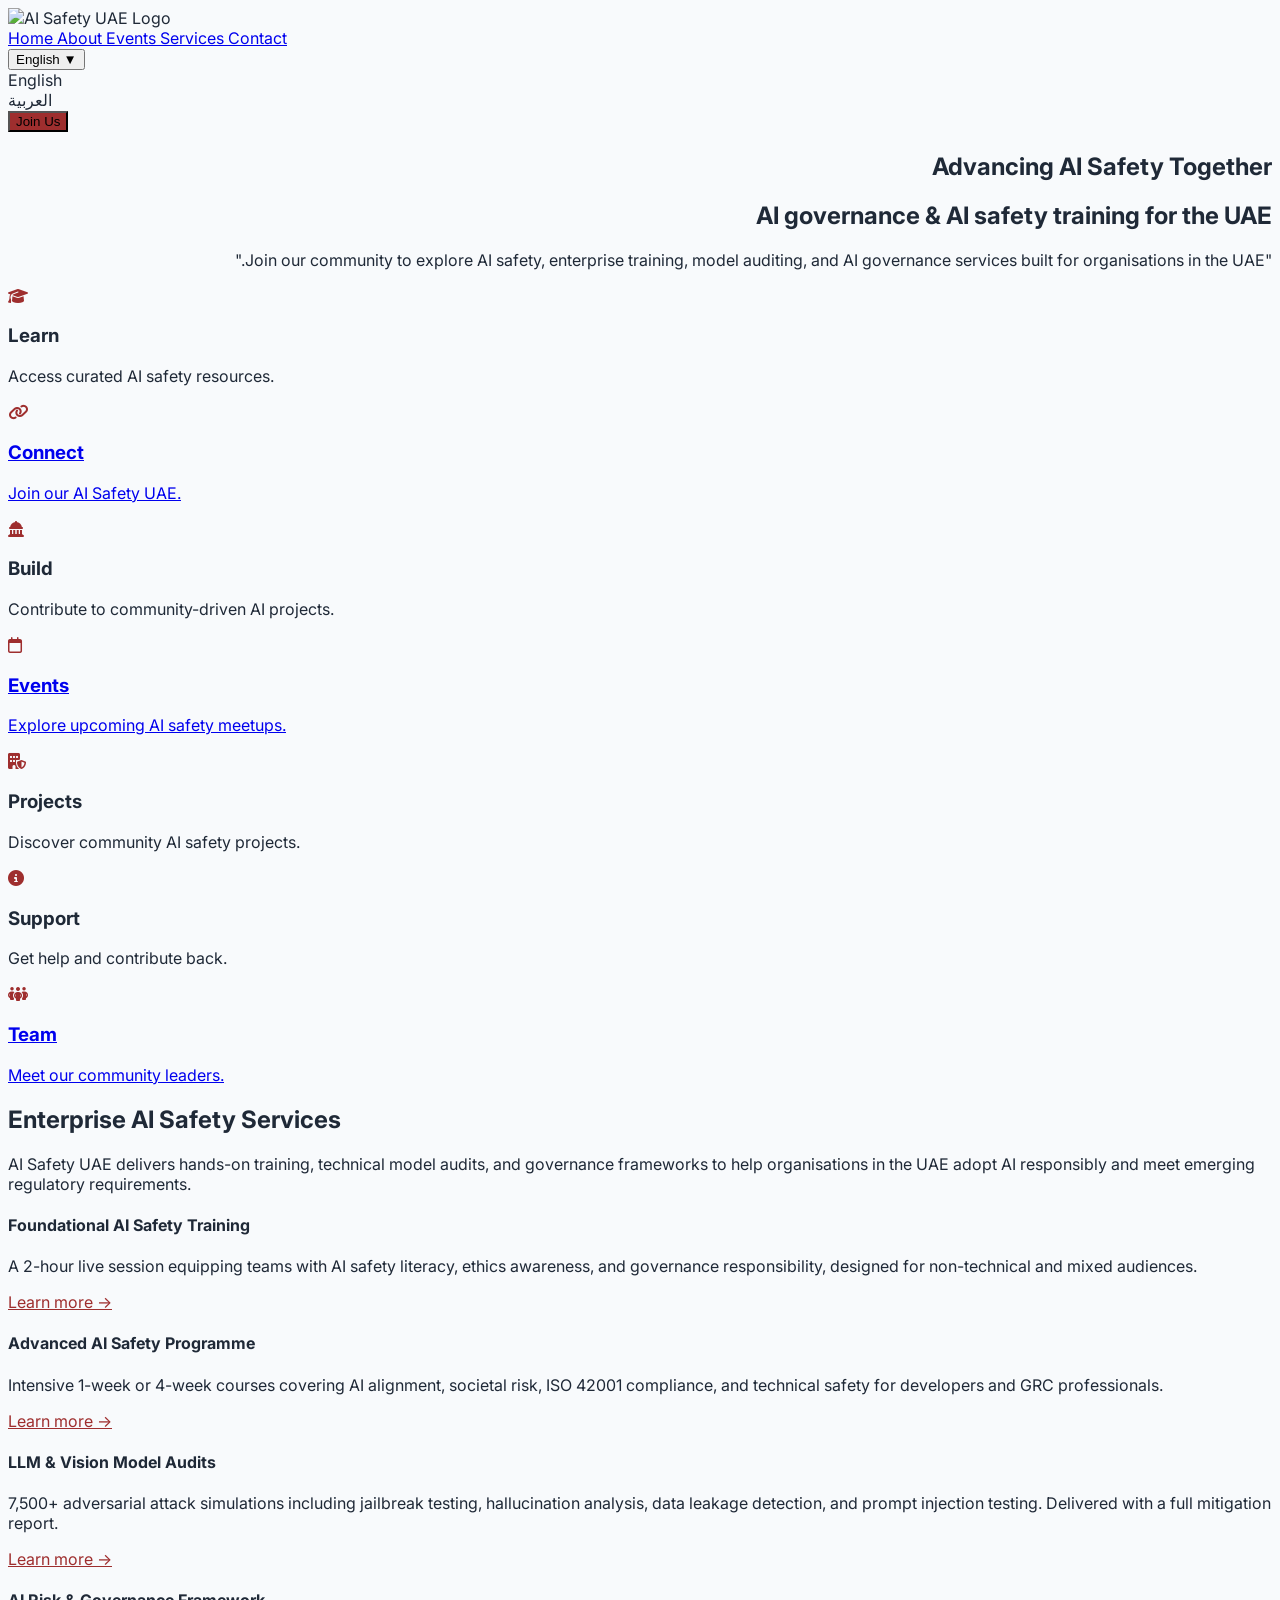
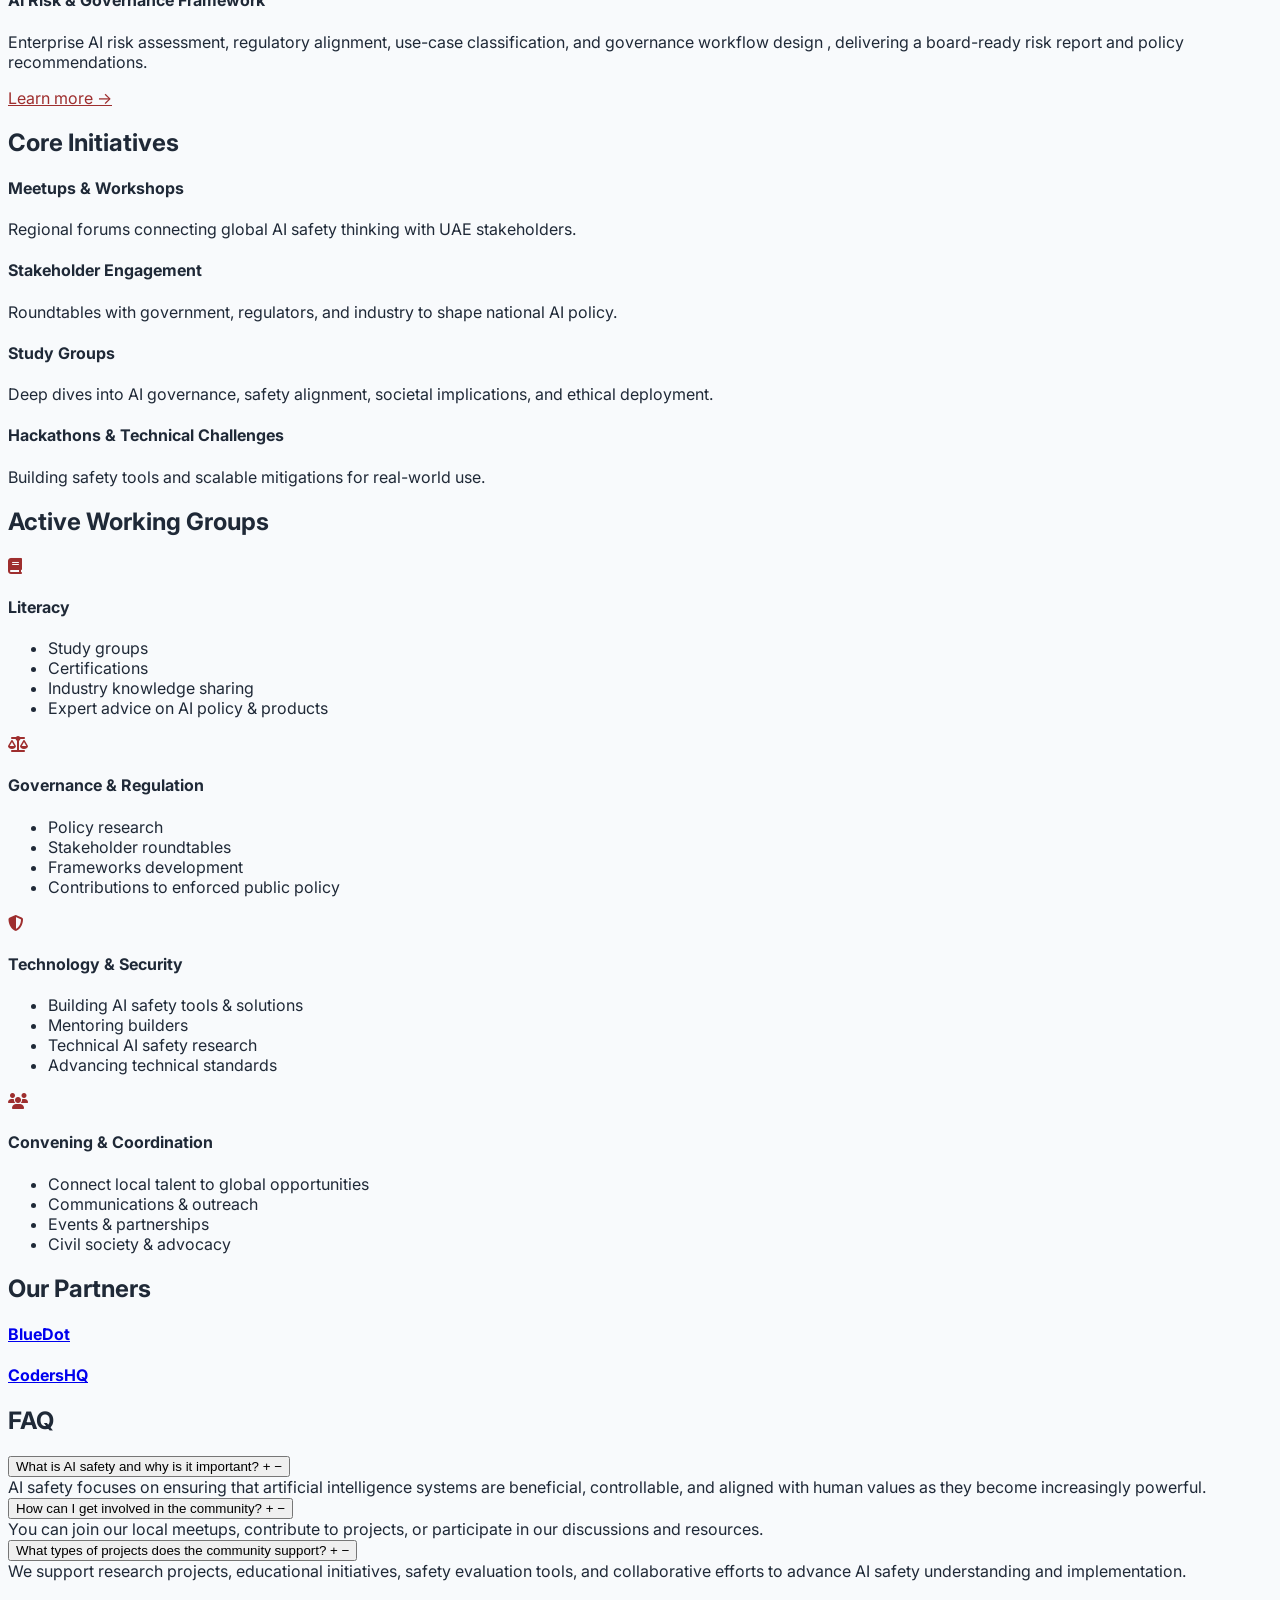
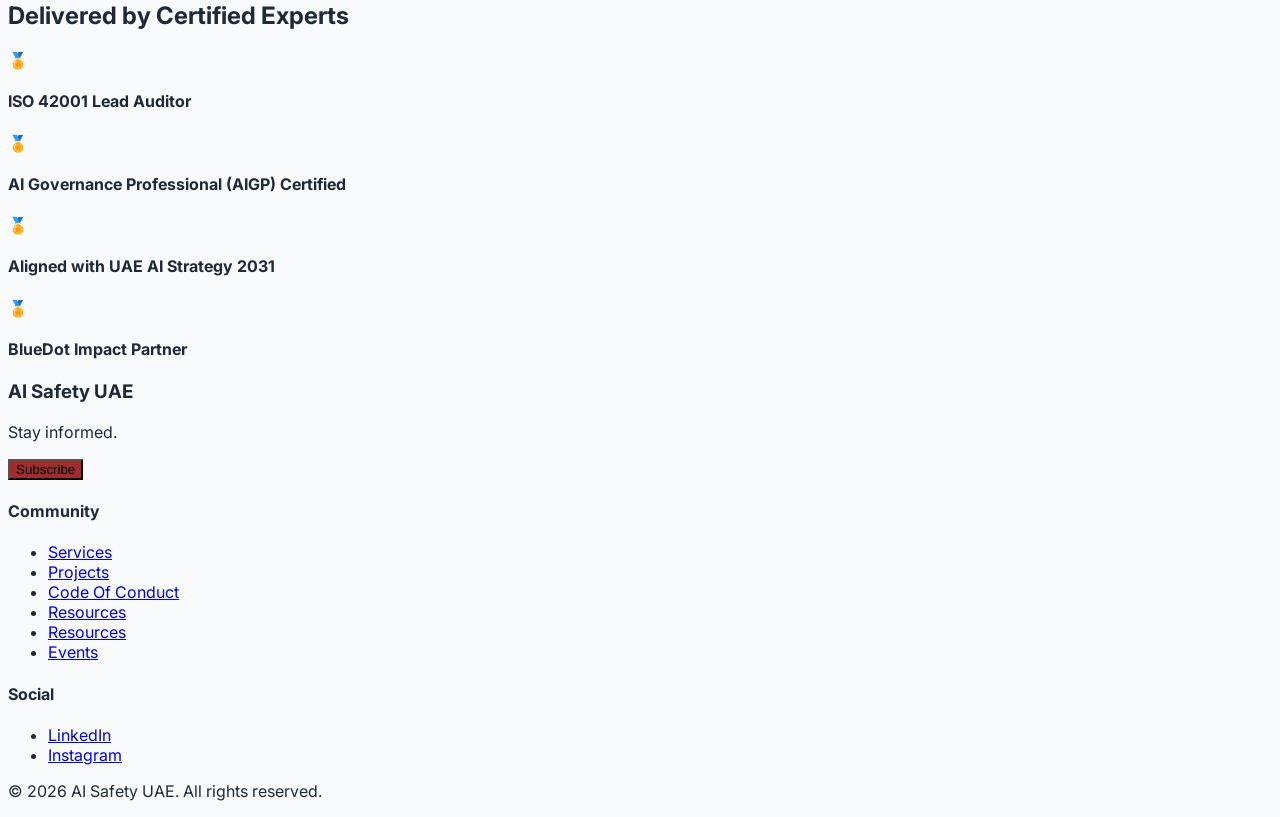
==== commit e1838919: "Fixing grammar on homepage" ====
--- a/index.html
+++ b/index.html
@@ -4,7 +4,7 @@
     <meta charset="UTF-8" />
     <meta name="viewport" content="width=device-width, initial-scale=1.0" />
     <meta name="google" content="notranslate" />
-    <title>AI Safety Services UAE | Training, Audits & Governance</title>
+    <title>AI Safety UAE | Training, Audits & Governance</title>
     <meta
       name="description"
       content="Enterprise AI safety services in the UAE: 
@@ -62,14 +62,14 @@
           <h2
             class="text-3xl sm:text-4xl md:text-4xl font-semibold tracking-tight mb-6 text-white leading-[1.5] px-4"
           >
-            AI governance UAE & AI safety training UAE
+            AI governance & AI safety training for the UAE
           </h2>
           <p
             class="text-lg sm:text-xl text-gray-200 mb-8 max-w-3xl leading-relaxed px-4"
           >
-            "Join our community to explore AI safety , and access enterprise
+            "Join our community to explore AI safety, enterprise
             training, model auditing, and AI governance services built for
-            organisations operating in the UAE."
+            organisations in the UAE."
           </p>
         </div>
       </section>
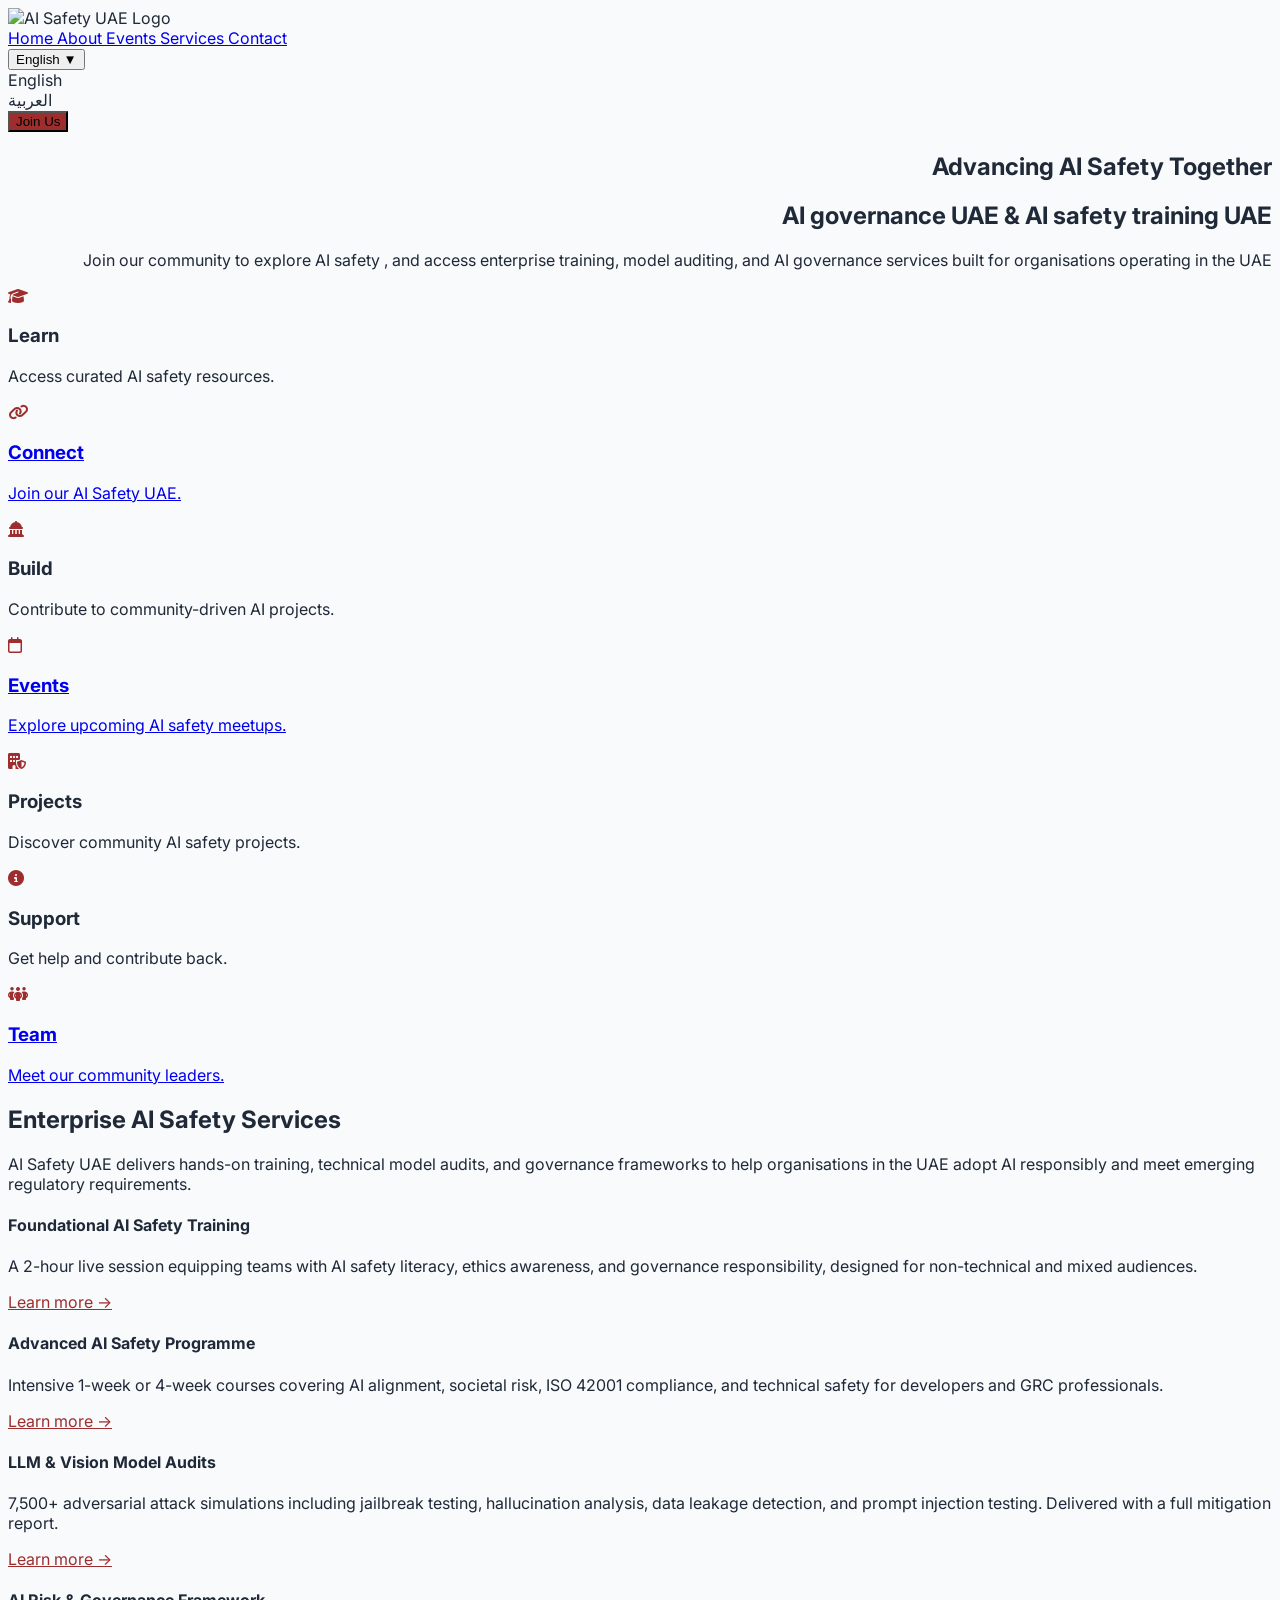
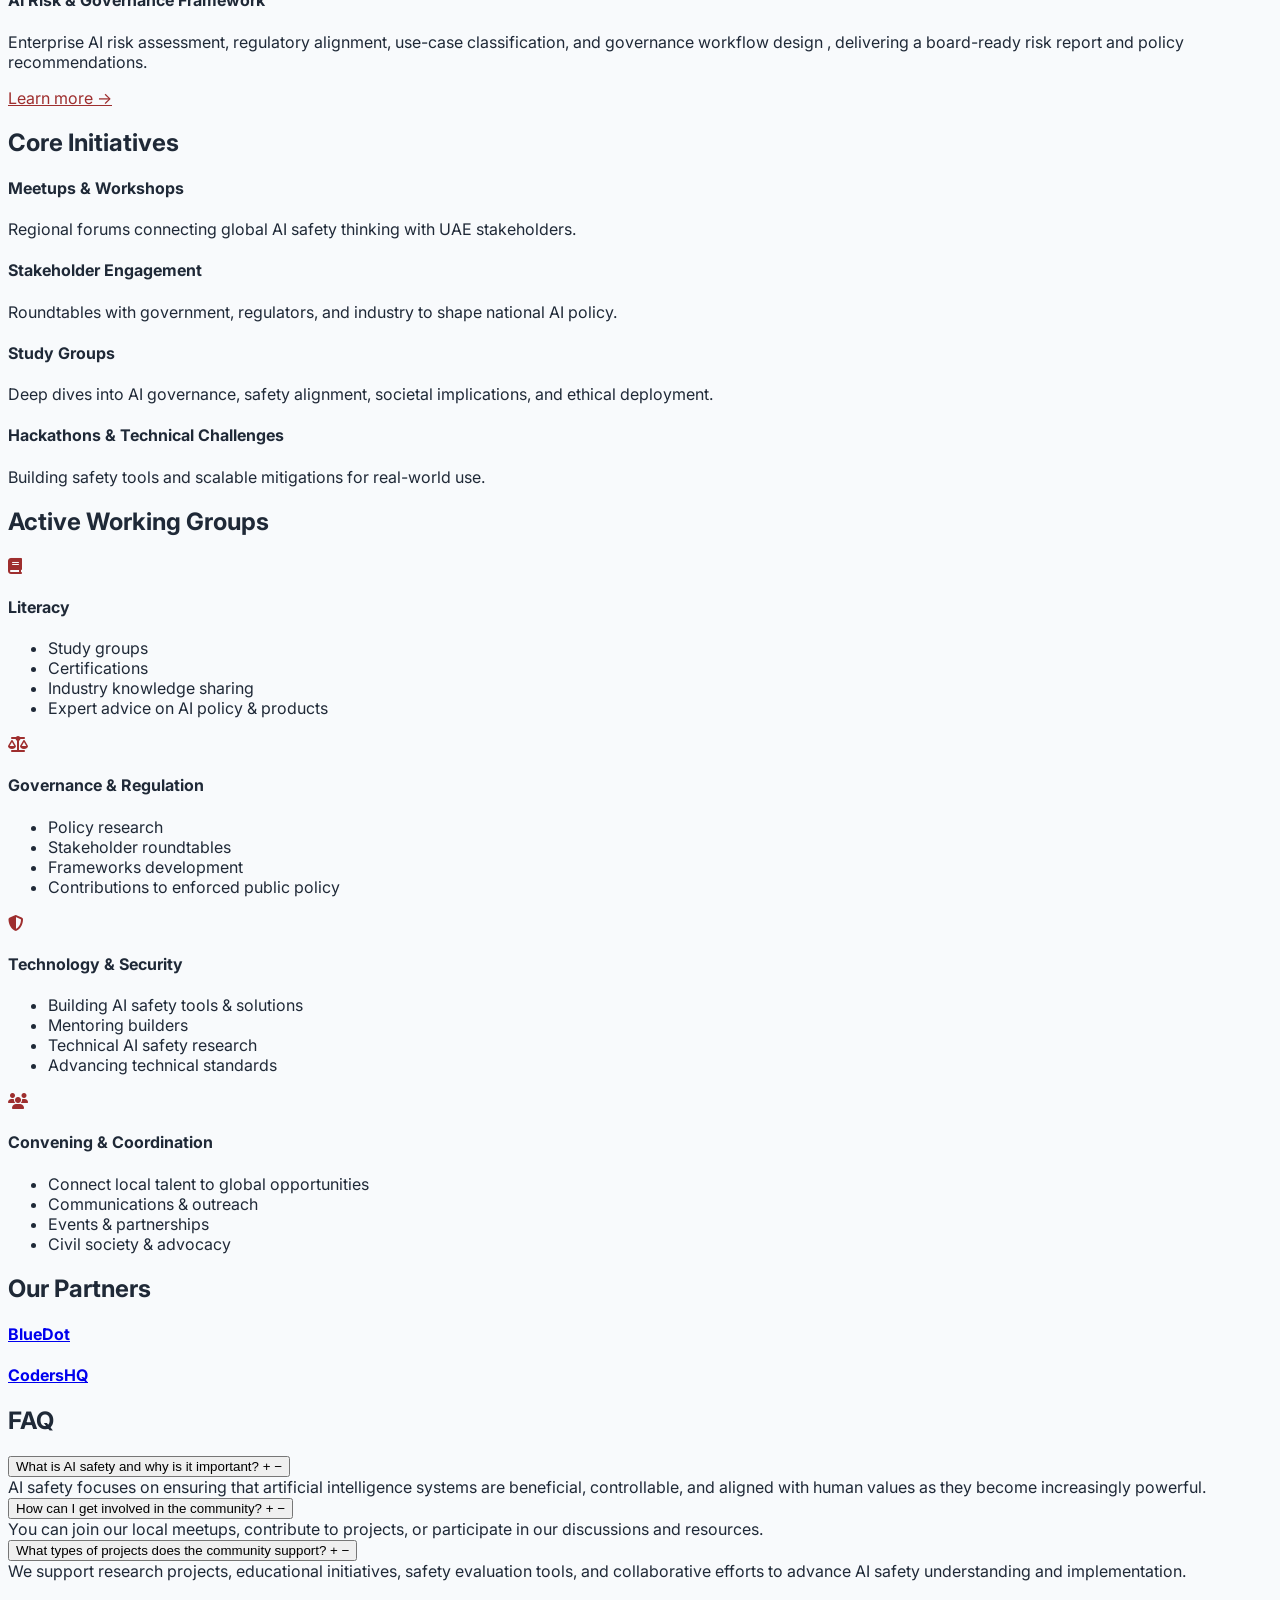
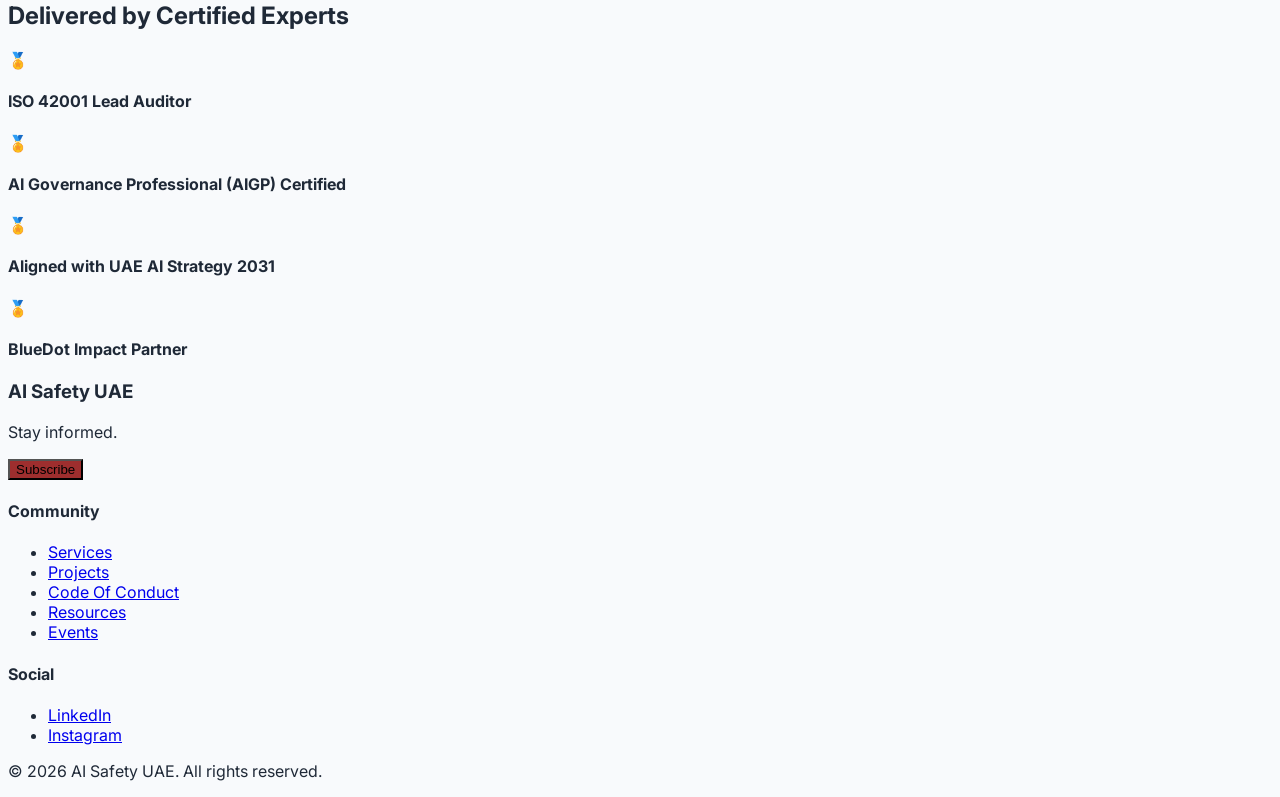
==== commit cc011f66: "Removed quotes, duplicate resources and unused code" ====
--- a/index.html
+++ b/index.html
@@ -4,7 +4,7 @@
     <meta charset="UTF-8" />
     <meta name="viewport" content="width=device-width, initial-scale=1.0" />
     <meta name="google" content="notranslate" />
-    <title>AI Safety UAE | Training, Audits & Governance</title>
+    <title>AI Safety Services UAE | Training, Audits & Governance</title>
     <meta
       name="description"
       content="Enterprise AI safety services in the UAE: 
@@ -62,14 +62,14 @@
           <h2
             class="text-3xl sm:text-4xl md:text-4xl font-semibold tracking-tight mb-6 text-white leading-[1.5] px-4"
           >
-            AI governance & AI safety training for the UAE
+            AI governance UAE & AI safety training UAE
           </h2>
           <p
             class="text-lg sm:text-xl text-gray-200 mb-8 max-w-3xl leading-relaxed px-4"
           >
-            "Join our community to explore AI safety, enterprise
+            Join our community to explore AI safety , and access enterprise
             training, model auditing, and AI governance services built for
-            organisations in the UAE."
+            organisations operating in the UAE
           </p>
         </div>
       </section>
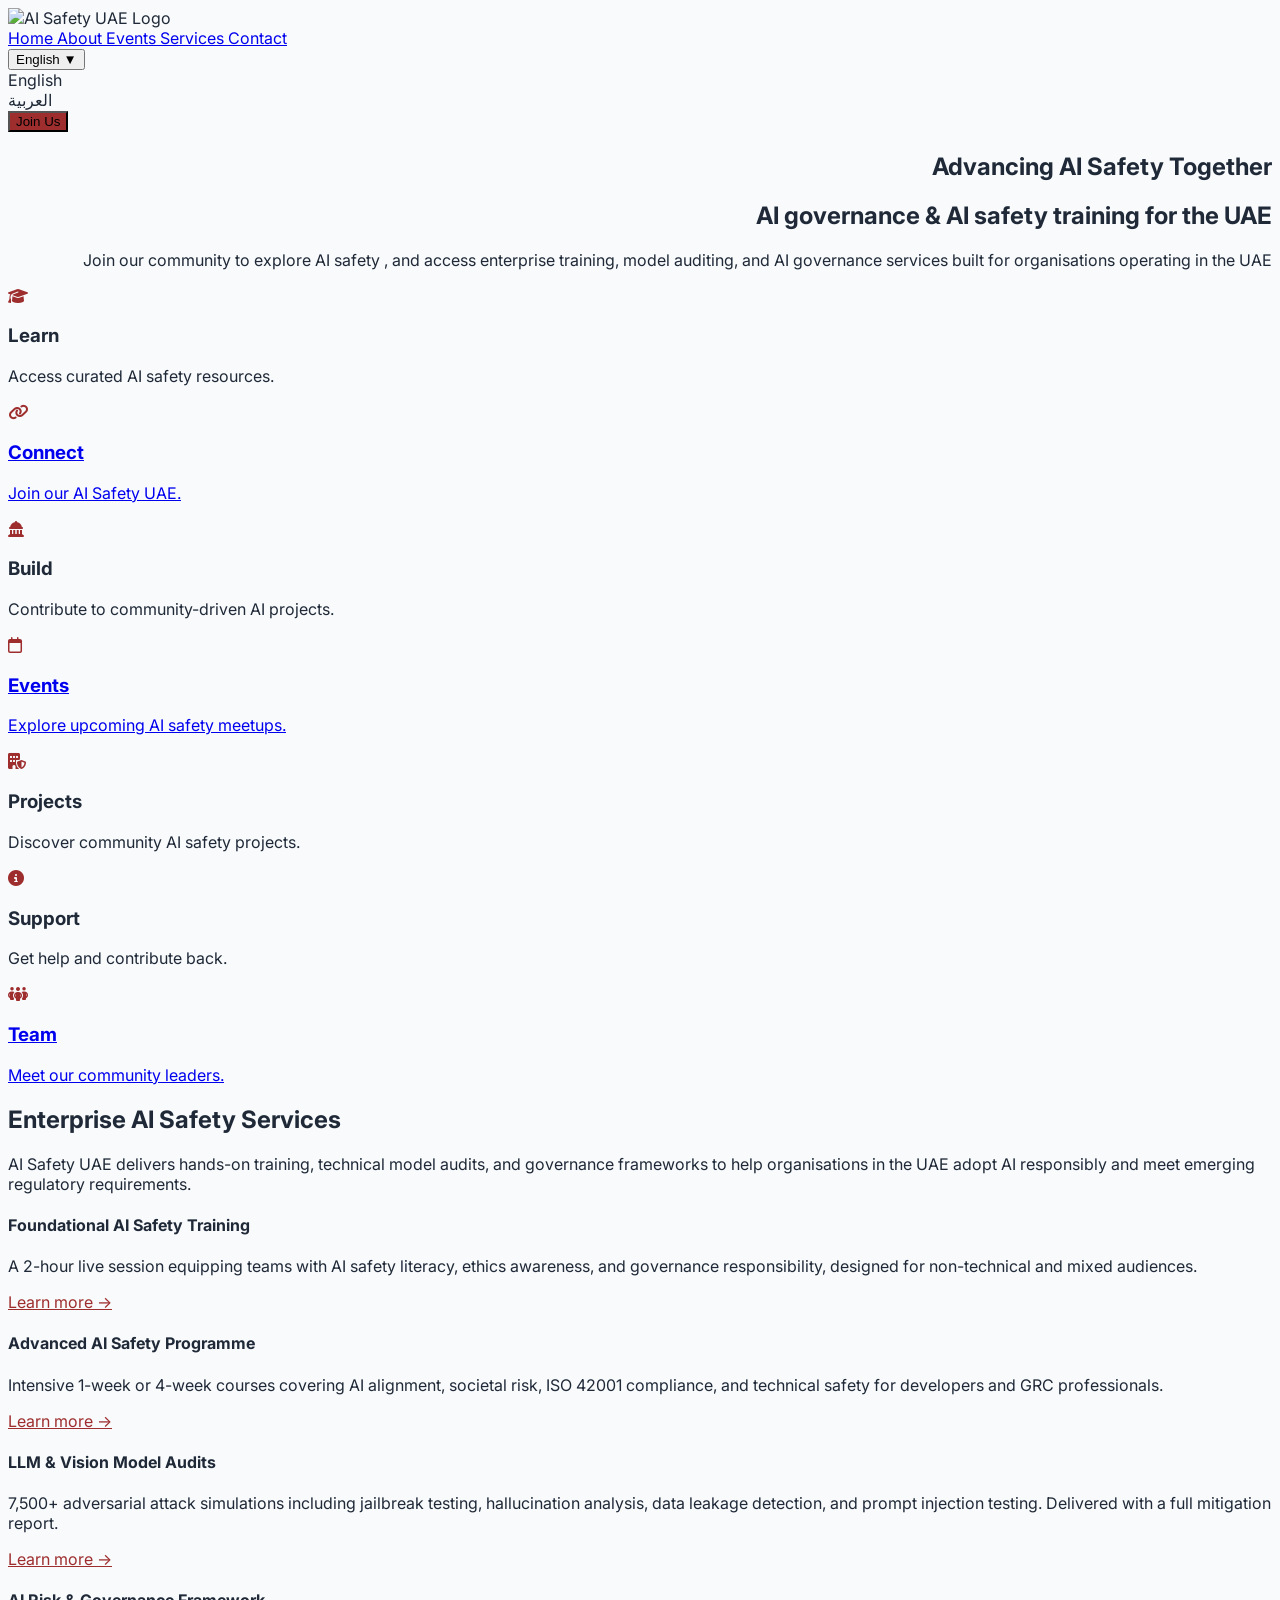
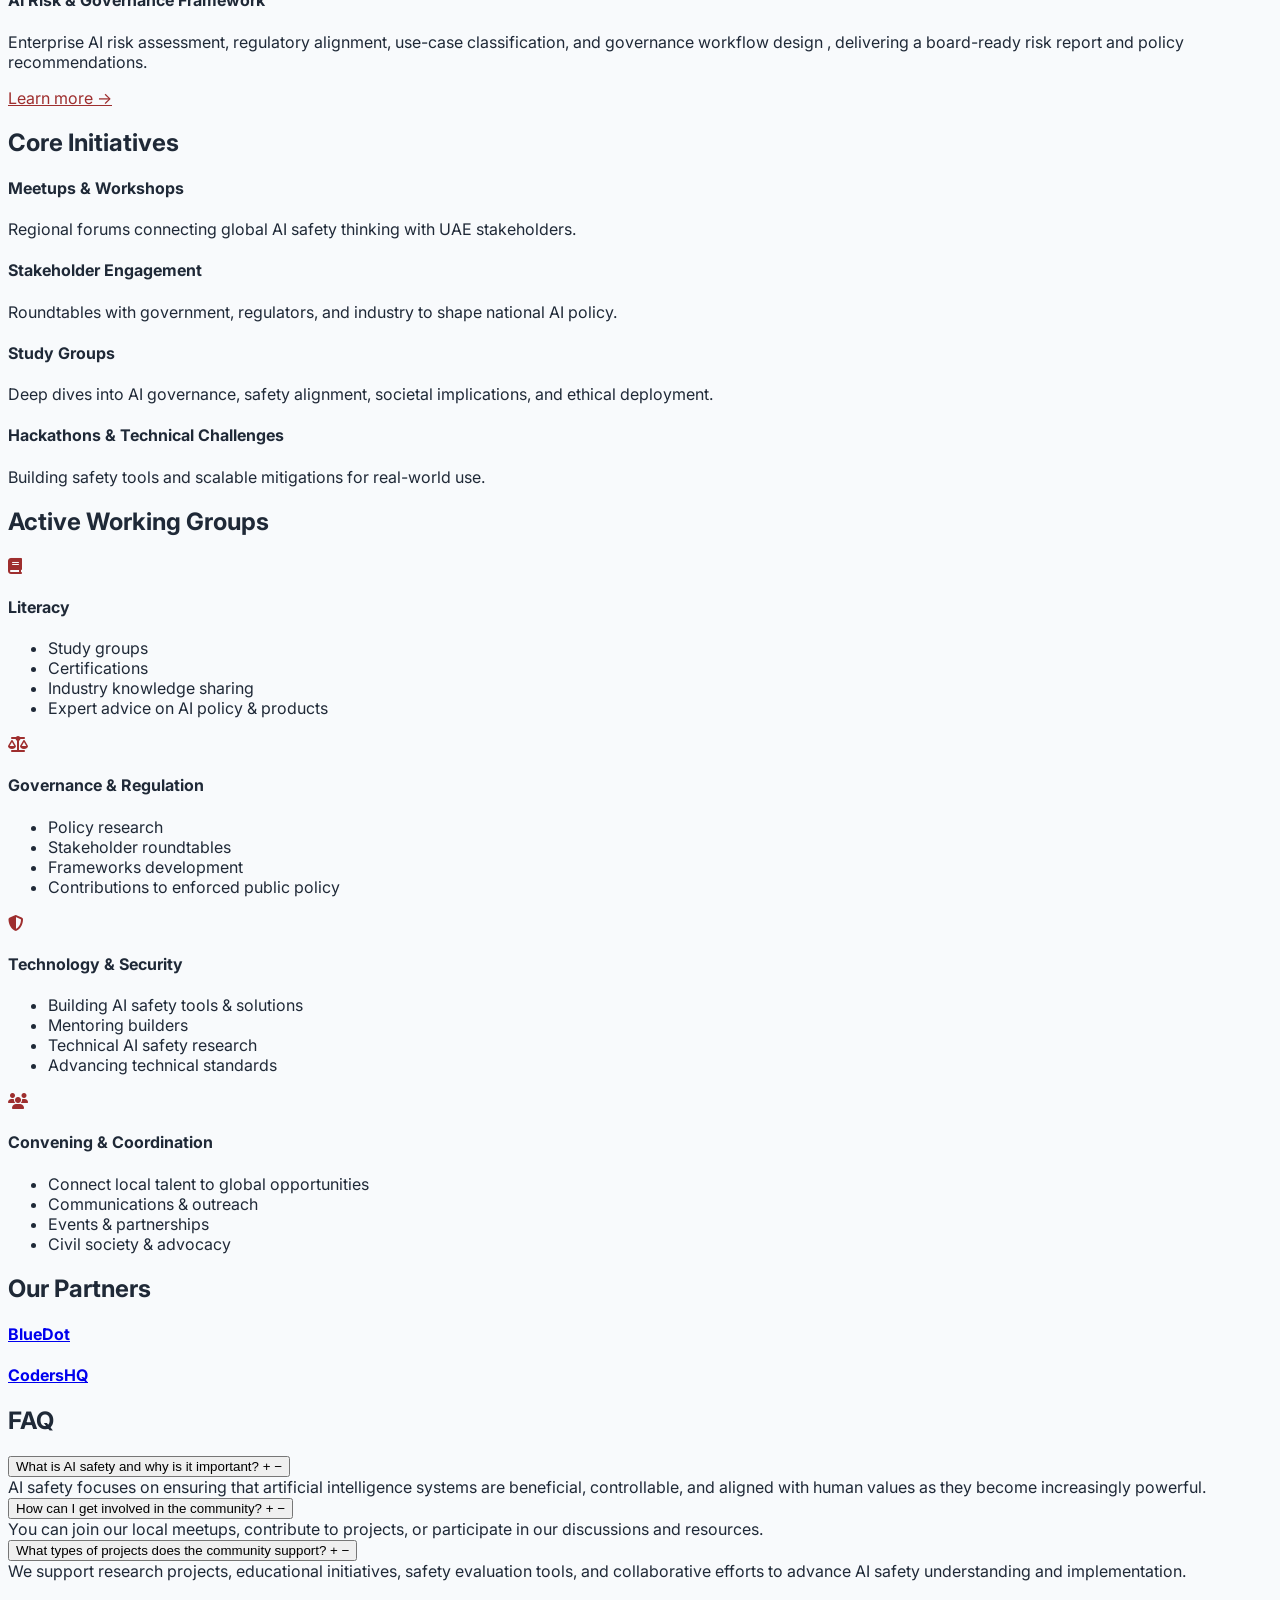
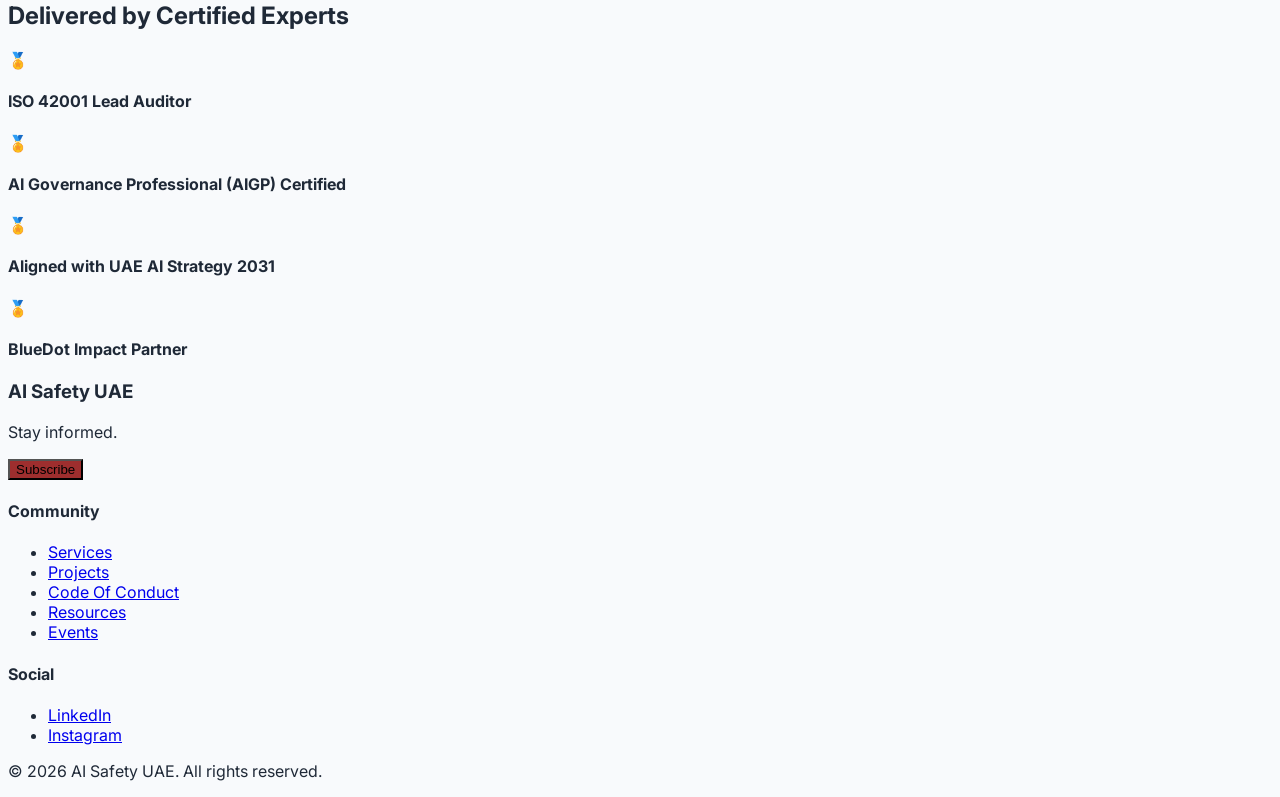
==== commit 8d40d3a1: "Merge branch 'main' of https://github.com/AI-Safety-UAE/aisafetyuae.github.io" ====
--- a/index.html
+++ b/index.html
@@ -4,7 +4,7 @@
     <meta charset="UTF-8" />
     <meta name="viewport" content="width=device-width, initial-scale=1.0" />
     <meta name="google" content="notranslate" />
-    <title>AI Safety Services UAE | Training, Audits & Governance</title>
+    <title>AI Safety UAE | Training, Audits & Governance</title>
     <meta
       name="description"
       content="Enterprise AI safety services in the UAE: 
@@ -62,7 +62,7 @@
           <h2
             class="text-3xl sm:text-4xl md:text-4xl font-semibold tracking-tight mb-6 text-white leading-[1.5] px-4"
           >
-            AI governance UAE & AI safety training UAE
+            AI governance & AI safety training for the UAE
           </h2>
           <p
             class="text-lg sm:text-xl text-gray-200 mb-8 max-w-3xl leading-relaxed px-4"
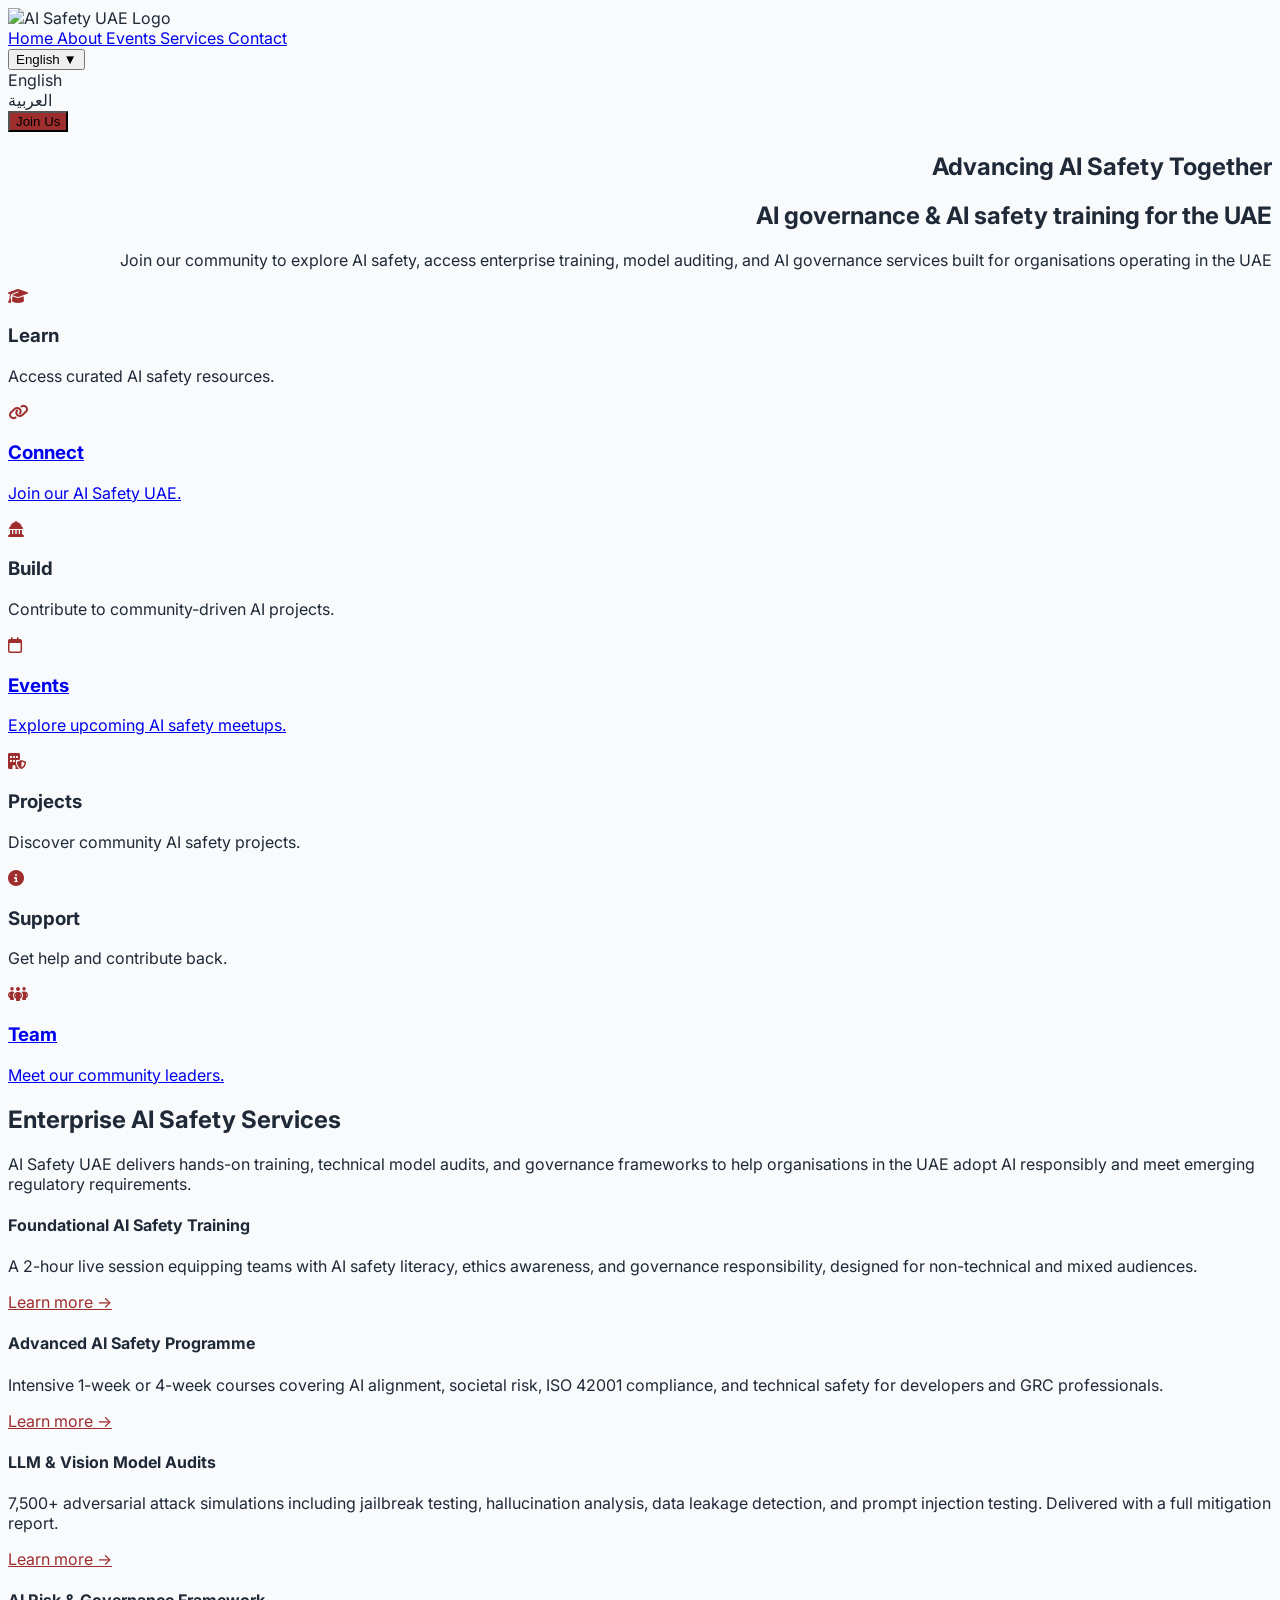
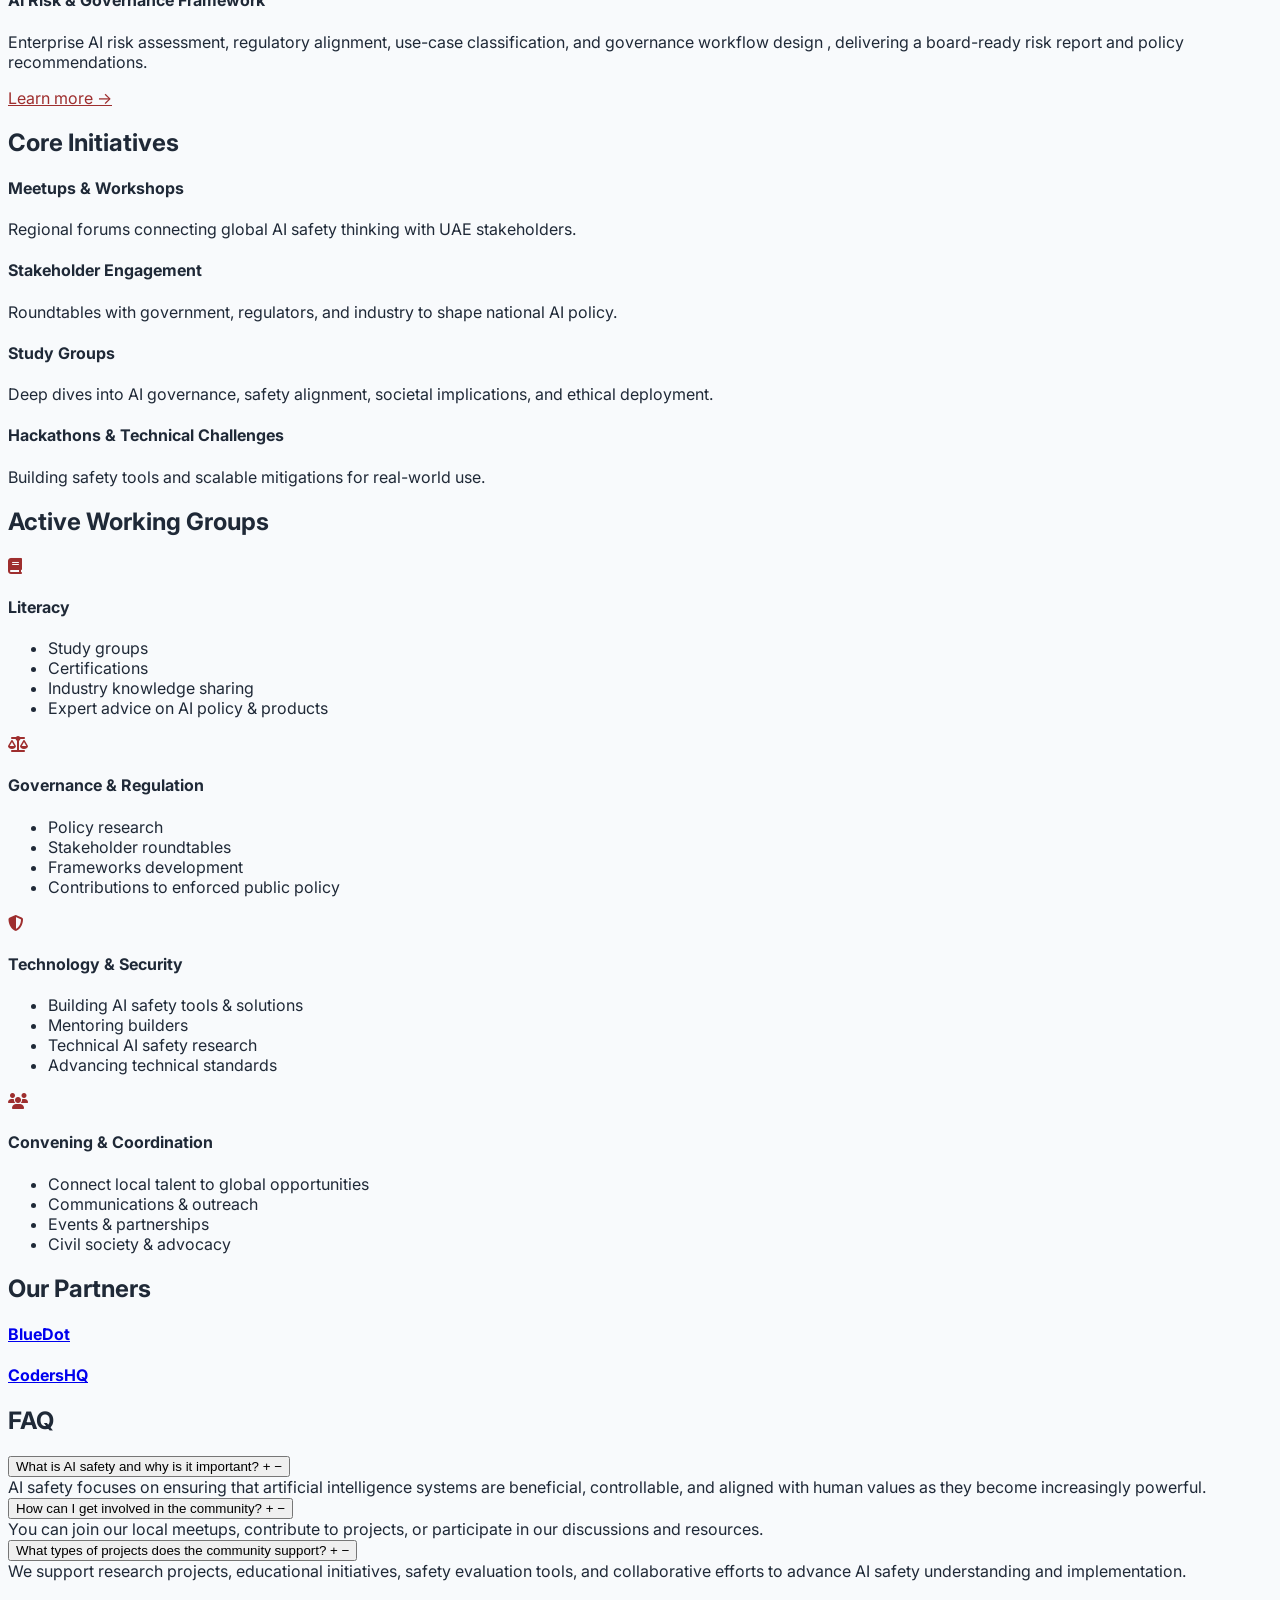
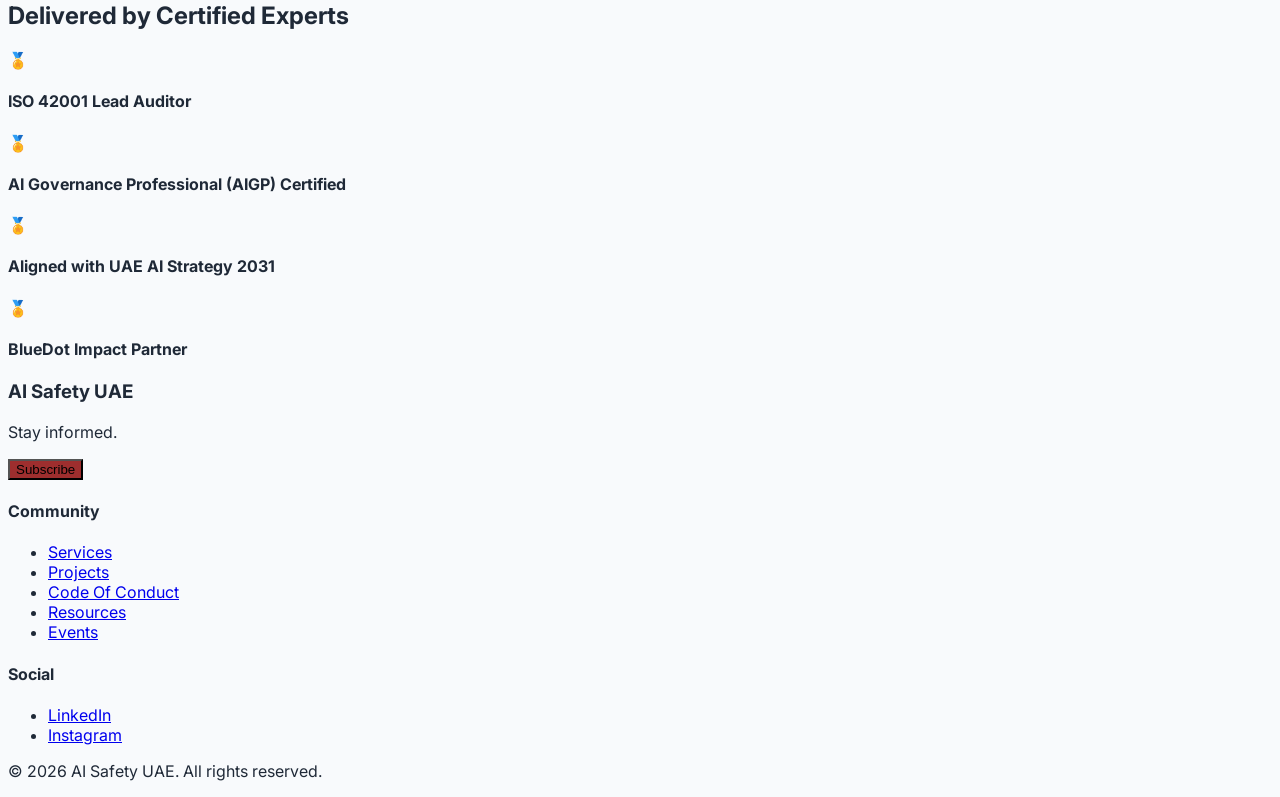
==== commit b782a870: "minor grammar fix on homepage" ====
--- a/index.html
+++ b/index.html
@@ -67,7 +67,7 @@
           <p
             class="text-lg sm:text-xl text-gray-200 mb-8 max-w-3xl leading-relaxed px-4"
           >
-            Join our community to explore AI safety , and access enterprise
+            Join our community to explore AI safety, access enterprise
             training, model auditing, and AI governance services built for
             organisations operating in the UAE
           </p>
